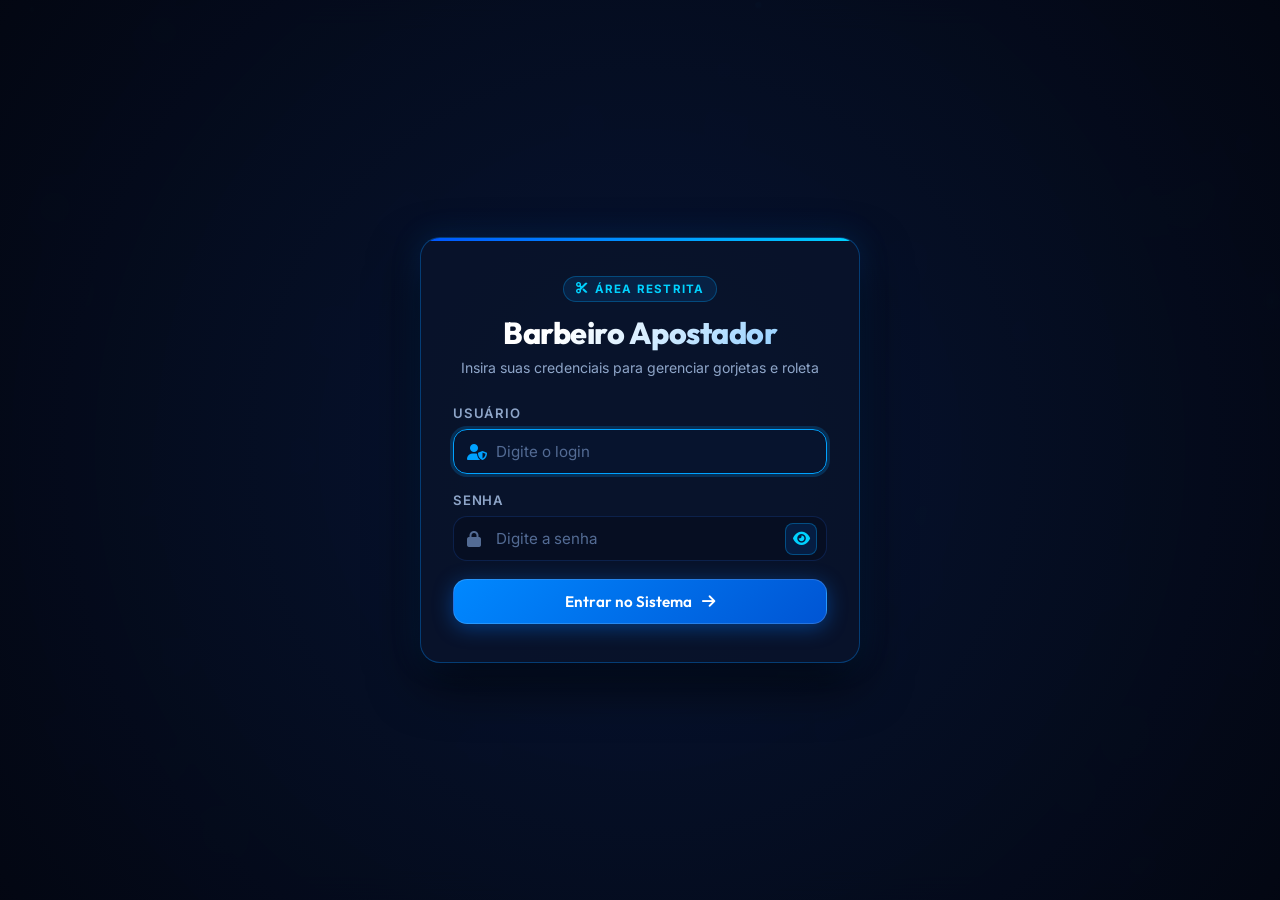
==== index.html @ 7264ca2d "Atuali" ====
<!DOCTYPE html>
<html lang="pt-BR">
<head>
  <meta charset="UTF-8" />
  <meta name="viewport" content="width=device-width, initial-scale=1.0" />
  <title>Barbeiro Apostador</title>
  
  <!-- Fontes do Google: Outfit & Inter -->
  <link rel="preconnect" href="https://fonts.googleapis.com">
  <link rel="preconnect" href="https://fonts.gstatic.com" crossorigin>
  <link href="https://fonts.googleapis.com/css2?family=Inter:wght@400;500;600;700&family=Outfit:wght@500;600;700;800;900&display=swap" rel="stylesheet">
  
  <!-- Ícones FontAwesome -->
  <link rel="stylesheet" href="https://cdnjs.cloudflare.com/ajax/libs/font-awesome/6.5.1/css/all.min.css" />
  
  <link rel="stylesheet" href="css/style.css" />
</head>
<body>
  <!-- Canvas de Fundo Animado -->
  <canvas id="bgCanvas"></canvas>

  <!-- TELA DE LOGIN (Sem estética genérica de IA, direto e limpo) -->
  <div id="loginOverlay" class="login-overlay active">
    <div class="login-card">
      <div class="login-header">
        <div class="brand-badge">
          <i class="fa-solid fa-scissors"></i>
          <span>ÁREA RESTRITA</span>
        </div>
        <h1 class="brand-title">Barbeiro Apostador</h1>
        <p class="brand-subtitle">Insira suas credenciais para gerenciar gorjetas e roleta</p>
      </div>

      <form id="loginForm" class="login-form" autocomplete="off">
        <div class="form-group">
          <label for="username">Usuário</label>
          <div class="input-wrapper">
            <i class="fa-solid fa-user-shield input-icon"></i>
            <input 
              type="text" 
              id="username" 
              placeholder="Digite o login" 
              required 
              autofocus
            />
          </div>
        </div>

        <div class="form-group">
          <label for="password">Senha</label>
          <div class="input-wrapper">
            <i class="fa-solid fa-lock input-icon"></i>
            <input 
              type="password" 
              id="password" 
              placeholder="Digite a senha" 
              required 
            />
            <button type="button" id="togglePasswordBtn" class="toggle-password" title="Mostrar/Ocultar senha" aria-label="Mostrar ou ocultar senha">
              <i class="fa-solid fa-eye"></i>
            </button>
          </div>
        </div>

        <div id="loginError" class="login-error hidden">
          <i class="fa-solid fa-triangle-exclamation"></i>
          <span>Usuário ou senha inválidos.</span>
        </div>

        <button type="submit" class="btn-primary btn-block" id="btnLogin">
          <span>Entrar no Sistema</span>
          <i class="fa-solid fa-arrow-right"></i>
        </button>
      </form>
    </div>
  </div>

  <!-- APLICAÇÃO PRINCIPAL (Após Login) -->
  <div id="mainApp" class="main-app hidden">
    <!-- Header Superior -->
    <header class="app-header">
      <div class="header-content container">
        <div class="logo-area">
          <div class="logo-icon">
            <i class="fa-solid fa-dice-d20"></i>
          </div>
          <div class="logo-text">
            <h1 class="logo-title">Barbeiro Apostador</h1>
            <span class="logo-status"><span class="status-dot"></span> Painel Ativo</span>
          </div>
        </div>

        <!-- Navegação entre Abas -->
        <nav class="nav-tabs" role="tablist">
          <button class="tab-btn active" id="tabBtnTips" data-target="tabTips" role="tab" aria-selected="true">
            <i class="fa-solid fa-money-bill-wave"></i>
            <span>Gorjetas</span>
            <span class="badge" id="tipsCountBadge">0</span>
          </button>
          <button class="tab-btn" id="tabBtnRoulette" data-target="tabRoulette" role="tab" aria-selected="false">
            <i class="fa-solid fa-dharmachakra"></i>
            <span>Roleta da Sorte</span>
            <span class="badge" id="rouletteCountBadge">0</span>
          </button>
        </nav>

        <!-- Botão Sair -->
        <div class="user-action">
          <button id="btnLogout" class="btn-logout" title="Sair da conta">
            <i class="fa-solid fa-right-from-bracket"></i>
            <span class="hide-mobile">Sair</span>
          </button>
        </div>
      </div>
    </header>

    <!-- Conteúdo Principal -->
    <main class="app-main container">
      
      <!-- ================= ABA 1: GORJETAS ================= -->
      <section id="tabTips" class="tab-pane active">
        <div class="tips-layout">
          
          <!-- Formulário de Cadastro -->
          <div class="glass-card tip-form-card">
            <div class="card-header">
              <div class="header-icon"><i class="fa-solid fa-hand-holding-dollar"></i></div>
              <div>
                <h2>Registrar Gorjeta</h2>
                <p>Cadastre o cliente e o valor concedido</p>
              </div>
            </div>

            <form id="tipForm" class="tip-form">
              <div class="form-group">
                <label for="tipName">Nome da Pessoa</label>
                <div class="input-wrapper">
                  <i class="fa-solid fa-user input-icon"></i>
                  <input 
                    type="text" 
                    id="tipName" 
                    placeholder="Ex: João Silva" 
                    required 
                  />
                </div>
              </div>

              <div class="form-group">
                <label for="tipValue">Valor da Gorjeta (R$)</label>
                <div class="input-wrapper">
                  <span class="currency-prefix">R$</span>
                  <input 
                    type="number" 
                    id="tipValue" 
                    placeholder="0,00" 
                    step="0.01" 
                    min="0.01" 
                    required 
                  />
                </div>
              </div>

              <button type="submit" class="btn-primary btn-block">
                <i class="fa-solid fa-plus"></i>
                <span>Adicionar à Lista</span>
              </button>
            </form>

            <!-- Cards Resumo / Estatísticas Rápidas -->
            <div class="stats-grid">
              <div class="stat-card">
                <span class="stat-label">Total Arrecadado</span>
                <span class="stat-val stat-money" id="statTotalTips">R$ 0,00</span>
              </div>
              <div class="stat-card">
                <span class="stat-label">Cadastrados</span>
                <span class="stat-val" id="statTotalCount">0</span>
              </div>
              <div class="stat-card">
                <span class="stat-label">Maior Gorjeta</span>
                <span class="stat-val stat-highlight" id="statMaxTip">R$ 0,00</span>
              </div>
            </div>

            <!-- Ações Rápidas -->
            <div class="tip-quick-actions">
              <button type="button" id="btnSyncToRoulette" class="btn-secondary btn-block">
                <i class="fa-solid fa-share-nodes"></i>
                <span>Enviar Nomes para a Roleta</span>
              </button>
            </div>
          </div>

          <!-- Listagem das Gorjetas -->
          <div class="glass-card tip-list-card">
            <div class="card-header justify-between">
              <div class="flex-align">
                <div class="header-icon"><i class="fa-solid fa-list-check"></i></div>
                <div>
                  <h2>Lista de Gorjetas</h2>
                  <p>Histórico das gorjetas registradas</p>
                </div>
              </div>

              <div class="list-header-actions">
                <button type="button" id="btnClearAllTips" class="btn-outline-danger" title="Limpar todas as gorjetas">
                  <i class="fa-regular fa-trash-can"></i>
                  <span class="hide-mobile">Limpar Lista</span>
                </button>
              </div>
            </div>

            <!-- Tabela / Lista -->
            <div class="table-responsive">
              <table class="tips-table" id="tipsTable">
                <thead>
                  <tr>
                    <th>#</th>
                    <th>Pessoa</th>
                    <th>Valor</th>
                    <th>Horário</th>
                    <th class="text-right">Ação</th>
                  </tr>
                </thead>
                <tbody id="tipsTableBody">
                  <!-- Inserido dinamicamente via JS -->
                </tbody>
              </table>
            </div>

            <!-- Estado Vazio -->
            <div id="emptyTipsState" class="empty-state">
              <div class="empty-icon"><i class="fa-solid fa-wallet"></i></div>
              <h3>Nenhuma gorjeta registrada ainda</h3>
              <p>Cadastre um nome e valor no formulário ao lado para começar a lista!</p>
            </div>
          </div>

        </div>
      </section>

      <!-- ================= ABA 2: ROLETA ================= -->
      <section id="tabRoulette" class="tab-pane">
        <div class="roulette-layout">
          
          <!-- Área da Roleta -->
          <div class="glass-card wheel-stage-card">
            <div class="wheel-stage-header">
              <h2>Roleta da Sorte</h2>
              <p>Gire para sortear o participante premiado</p>
            </div>

            <div class="wheel-wrapper">
              <!-- Indicador / Ponteiro Luminoso -->
              <div class="wheel-pointer-container">
                <div class="wheel-pointer" id="wheelPointer"></div>
              </div>

              <!-- Canvas da Roleta -->
              <canvas id="rouletteCanvas" width="480" height="480"></canvas>

              <!-- Botão Central Decorativo ou de Giro -->
              <button type="button" id="btnSpinCenter" class="wheel-center-hub" title="Girar a Roleta">
                <i class="fa-solid fa-play"></i>
                <span>GIRAR</span>
              </button>
            </div>

            <!-- Botões de Controle da Roleta -->
            <div class="wheel-controls">
              <button type="button" id="btnSpin" class="btn-spin">
                <i class="fa-solid fa-arrows-rotate spin-icon"></i>
                <span>GIRAR ROLETA</span>
              </button>
              
              <button type="button" id="btnShuffle" class="btn-secondary" title="Embaralhar fatias">
                <i class="fa-solid fa-shuffle"></i>
                <span>Embaralhar</span>
              </button>
            </div>
          </div>

          <!-- Painel de Gerenciamento de Participantes da Roleta -->
          <div class="glass-card wheel-participants-card">
            <div class="card-header justify-between">
              <div class="flex-align">
                <div class="header-icon"><i class="fa-solid fa-users-gear"></i></div>
                <div>
                  <h2>Participantes da Roleta</h2>
                  <p>Quem está concorrendo no sorteio</p>
                </div>
              </div>
              <button type="button" id="btnClearRoulette" class="btn-outline-danger btn-sm" title="Esvaziar roleta">
                <i class="fa-regular fa-trash-can"></i>
              </button>
            </div>

            <!-- Adicionar Nome Direto na Roleta -->
            <form id="addParticipantForm" class="add-participant-form">
              <div class="input-wrapper">
                <i class="fa-solid fa-user-plus input-icon"></i>
                <input 
                  type="text" 
                  id="directParticipantName" 
                  placeholder="Novo participante..." 
                  required 
                />
              </div>
              <button type="submit" class="btn-primary" title="Adicionar à roleta">
                <i class="fa-solid fa-plus"></i>
              </button>
            </form>

            <div class="sync-banner">
              <button type="button" id="btnSyncFromTipsAgain" class="sync-banner-btn">
                <i class="fa-solid fa-arrows-rotate"></i>
                <span>Puxar nomes cadastrados nas gorjetas</span>
              </button>
            </div>

            <div class="participants-section-header">
              <span>Nomes na Roleta (<strong id="rouletteCountText">0</strong>)</span>
              <span class="info-tip">Clique no <i class="fa-solid fa-xmark"></i> para retirar</span>
            </div>

            <!-- Lista de Itens com opção de Retirar -->
            <div class="participants-list" id="participantsList">
              <!-- Renderizado dinamicamente via JS -->
            </div>

            <!-- Estado Vazio da Roleta -->
            <div id="emptyRouletteState" class="empty-state small">
              <i class="fa-solid fa-user-slash empty-icon"></i>
              <p>Nenhum participante adicionado.<br>Adicione acima ou puxe da lista de gorjetas.</p>
            </div>
          </div>

        </div>
      </section>

    </main>

    <!-- Rodapé Oficial com Link da Twitch -->
    <footer class="app-footer">
      <div class="container footer-content">
        <div class="footer-brand">
          <i class="fa-solid fa-dice"></i>
          <strong>Barbeiro Apostador</strong> &bull; Todos os direitos reservados
        </div>

        <div class="footer-twitch">
          <a 
            href="https://www.twitch.tv/barbeiroapostador01" 
            target="_blank" 
            rel="noopener noreferrer" 
            class="twitch-link"
            id="twitchLink"
          >
            <i class="fa-brands fa-twitch twitch-icon"></i>
            <span class="twitch-label">Acompanhe na Twitch:</span>
            <span class="twitch-handle">@barbeiroapostador01</span>
            <i class="fa-solid fa-arrow-up-right-from-square external-icon"></i>
          </a>
        </div>
      </div>
    </footer>
  </div>

  <!-- MODAL DO VENCEDOR (Sortudo da Roleta) -->
  <div id="winnerModal" class="modal-overlay hidden">
    <div class="modal-card">
      <div class="modal-glow"></div>
      <div class="trophy-badge">
        <i class="fa-solid fa-trophy"></i>
      </div>
      <span class="winner-subtitle">TEMOS UM VENCEDOR!</span>
      <h2 id="winnerName" class="winner-name">Nome do Vencedor</h2>
      <p class="winner-desc">O participante foi sorteado com sucesso na roleta.</p>

      <div class="modal-actions">
        <button type="button" id="btnRemoveWinnerFromRoulette" class="btn-danger">
          <i class="fa-solid fa-user-minus"></i>
          <span>Retirar da Roleta</span>
        </button>
        <button type="button" id="btnKeepWinnerInRoulette" class="btn-primary">
          <i class="fa-solid fa-check"></i>
          <span>Manter na Roleta</span>
        </button>
      </div>
    </div>
  </div>

  <!-- Canvas de Confetes -->
  <canvas id="confettiCanvas"></canvas>

  <!-- Scripts -->
  <script src="js/background.js"></script>
  <script src="js/roulette.js"></script>
  <script src="js/app.js"></script>
</body>
</html>
---- css/style.css ----
/* ==========================================================
   BARBEIRO APOSTADOR - DESIGN SYSTEM & ESTILOS (PALETA AZUL)
   ========================================================== */

:root {
  /* Tons Principais de Azul */
  --bg-dark: #050a17;
  --bg-surface: #0a1329;
  --bg-card: rgba(13, 25, 54, 0.75);
  --bg-card-hover: rgba(18, 36, 78, 0.85);
  --border-color: rgba(30, 80, 180, 0.28);
  --border-glow: rgba(0, 170, 255, 0.6);
  
  /* Cores de Acento Neon & Azul Elétrico */
  --blue-primary: #0077ff;
  --blue-hover: #0060d6;
  --blue-vibrant: #00a2ff;
  --blue-glow: #00d2ff;
  --blue-deep: #08183a;
  
  /* Cores Auxiliares */
  --accent-gold: #ffc400;
  --color-success: #00e676;
  --color-danger: #ff3366;
  --color-danger-hover: #e02454;
  
  /* Tipografia & Contrastes */
  --text-primary: #f0f6ff;
  --text-secondary: #8ea5c8;
  --text-muted: #536b94;
  
  /* Sombras & Brilhos */
  --shadow-card: 0 10px 30px -5px rgba(0, 5, 20, 0.7), 0 0 15px rgba(0, 119, 255, 0.15);
  --shadow-neon: 0 0 20px rgba(0, 162, 255, 0.45);
  --shadow-btn: 0 4px 20px rgba(0, 119, 255, 0.4);
  
  /* Transições & Raios */
  --radius-sm: 8px;
  --radius-md: 14px;
  --radius-lg: 20px;
  --radius-full: 9999px;
  --transition: all 0.25s cubic-bezier(0.4, 0, 0.2, 1);
}

* {
  margin: 0;
  padding: 0;
  box-sizing: border-box;
}

html, body {
  width: 100%;
  min-height: 100vh;
  font-family: 'Inter', -apple-system, BlinkMacSystemFont, 'Segoe UI', Roboto, sans-serif;
  background-color: var(--bg-dark);
  color: var(--text-primary);
  overflow-x: hidden;
  position: relative;
}

h1, h2, h3, h4, .brand-title, .logo-title, .btn-primary, .btn-spin, .stat-val {
  font-family: 'Outfit', sans-serif;
}

/* ================= BACKGROUND CANVAS ================= */
#bgCanvas {
  position: fixed;
  top: 0;
  left: 0;
  width: 100vw;
  height: 100vh;
  z-index: 0;
  pointer-events: none;
  opacity: 0.9;
}

/* ================= CONFETTI CANVAS ================= */
#confettiCanvas {
  position: fixed;
  top: 0;
  left: 0;
  width: 100vw;
  height: 100vh;
  z-index: 9999;
  pointer-events: none;
}

/* ================= UTILITÁRIOS ================= */
.container {
  width: 100%;
  max-width: 1240px;
  margin: 0 auto;
  padding: 0 20px;
}

.hidden {
  display: none !important;
}

.flex-align {
  display: flex;
  align-items: center;
  gap: 12px;
}

.justify-between {
  justify-content: space-between;
}

/* ================= ESTILOS DE BOTÕES ================= */
button {
  cursor: pointer;
  border: none;
  outline: none;
  font-family: inherit;
  transition: var(--transition);
}

.btn-primary {
  background: linear-gradient(135deg, #0088ff 0%, #0055d4 100%);
  color: #ffffff;
  padding: 12px 24px;
  border-radius: var(--radius-md);
  font-weight: 600;
  font-size: 0.95rem;
  display: inline-flex;
  align-items: center;
  justify-content: center;
  gap: 10px;
  box-shadow: var(--shadow-btn);
  border: 1px solid rgba(255, 255, 255, 0.15);
  position: relative;
  overflow: hidden;
}

.btn-primary:hover {
  background: linear-gradient(135deg, #00a2ff 0%, #0066ff 100%);
  box-shadow: 0 6px 25px rgba(0, 162, 255, 0.55);
  transform: translateY(-2px);
}

.btn-primary:active {
  transform: translateY(0);
}

.btn-secondary {
  background: rgba(15, 30, 65, 0.8);
  color: var(--text-primary);
  border: 1px solid var(--border-color);
  padding: 10px 18px;
  border-radius: var(--radius-md);
  font-weight: 600;
  font-size: 0.9rem;
  display: inline-flex;
  align-items: center;
  justify-content: center;
  gap: 8px;
}

.btn-secondary:hover {
  background: rgba(25, 50, 105, 0.9);
  border-color: var(--blue-vibrant);
  color: #fff;
  transform: translateY(-1px);
}

.btn-danger {
  background: linear-gradient(135deg, var(--color-danger) 0%, #b8123c 100%);
  color: #fff;
  padding: 12px 22px;
  border-radius: var(--radius-md);
  font-weight: 600;
  display: inline-flex;
  align-items: center;
  justify-content: center;
  gap: 8px;
  box-shadow: 0 4px 15px rgba(255, 51, 102, 0.35);
}

.btn-danger:hover {
  background: linear-gradient(135deg, #ff4d7a 0%, var(--color-danger) 100%);
  transform: translateY(-2px);
}

.btn-outline-danger {
  background: transparent;
  color: var(--color-danger);
  border: 1px solid rgba(255, 51, 102, 0.4);
  padding: 8px 14px;
  border-radius: var(--radius-sm);
  font-weight: 500;
  font-size: 0.85rem;
  display: inline-flex;
  align-items: center;
  gap: 6px;
}

.btn-outline-danger:hover {
  background: rgba(255, 51, 102, 0.15);
  border-color: var(--color-danger);
}

.btn-block {
  width: 100%;
}

.btn-sm {
  padding: 6px 12px;
  font-size: 0.85rem;
}

/* ================= CAMPOS DE ENTRADA ================= */
.form-group {
  margin-bottom: 18px;
  text-align: left;
}

.form-group label {
  display: block;
  font-size: 0.82rem;
  font-weight: 600;
  text-transform: uppercase;
  letter-spacing: 0.8px;
  color: var(--text-secondary);
  margin-bottom: 8px;
}

.input-wrapper {
  position: relative;
  display: flex;
  align-items: center;
}

.input-wrapper input {
  width: 100%;
  background: rgba(6, 14, 32, 0.7);
  border: 1px solid var(--border-color);
  border-radius: var(--radius-md);
  padding: 12px 16px 12px 42px;
  color: var(--text-primary);
  font-size: 0.95rem;
  font-family: inherit;
  transition: var(--transition);
}

.input-wrapper input:focus {
  outline: none;
  border-color: var(--blue-vibrant);
  box-shadow: 0 0 0 3px rgba(0, 162, 255, 0.2);
  background: rgba(8, 20, 48, 0.85);
}

.input-wrapper input::placeholder {
  color: var(--text-muted);
}

.input-icon {
  position: absolute;
  left: 14px;
  color: var(--text-muted);
  font-size: 1rem;
  pointer-events: none;
  transition: var(--transition);
}

.currency-prefix {
  position: absolute;
  left: 14px;
  color: var(--blue-vibrant);
  font-weight: 700;
  font-size: 0.95rem;
  pointer-events: none;
}

.input-wrapper input:focus + .input-icon,
.input-wrapper:focus-within .input-icon {
  color: var(--blue-vibrant);
}

#password {
  padding-right: 48px;
}

.toggle-password {
  position: absolute;
  right: 10px;
  background: rgba(0, 119, 255, 0.15);
  border: 1px solid rgba(0, 170, 255, 0.35);
  color: var(--blue-glow);
  width: 32px;
  height: 32px;
  border-radius: var(--radius-sm);
  display: flex;
  align-items: center;
  justify-content: center;
  font-size: 0.95rem;
  cursor: pointer;
  transition: var(--transition);
  z-index: 5;
}

.toggle-password:hover {
  background: rgba(0, 140, 255, 0.3);
  border-color: var(--blue-vibrant);
  color: #ffffff;
  box-shadow: 0 0 10px rgba(0, 162, 255, 0.5);
  transform: scale(1.05);
}

.toggle-password:active {
  transform: scale(0.95);
}

/* ================= TELA DE LOGIN ================= */
.login-overlay {
  position: fixed;
  inset: 0;
  z-index: 1000;
  display: flex;
  align-items: center;
  justify-content: center;
  padding: 20px;
  background: radial-gradient(circle at center, rgba(8, 22, 54, 0.85) 0%, rgba(3, 7, 18, 0.96) 100%);
  backdrop-filter: blur(14px);
  opacity: 0;
  pointer-events: none;
  transition: opacity 0.4s ease;
}

.login-overlay.active {
  opacity: 1;
  pointer-events: all;
}

.login-card {
  width: 100%;
  max-width: 440px;
  background: rgba(10, 20, 44, 0.88);
  border: 1px solid rgba(0, 140, 255, 0.35);
  border-radius: var(--radius-lg);
  padding: 38px 32px;
  box-shadow: 0 20px 50px rgba(0, 0, 0, 0.7), 0 0 30px rgba(0, 119, 255, 0.2);
  position: relative;
  overflow: hidden;
  animation: cardFadeIn 0.5s cubic-bezier(0.16, 1, 0.3, 1);
}

.login-card::before {
  content: '';
  position: absolute;
  top: 0;
  left: 0;
  right: 0;
  height: 3px;
  background: linear-gradient(90deg, #0055ff, #00d2ff, #0055ff);
  background-size: 200% 100%;
  animation: gradientShift 3s linear infinite;
}

@keyframes gradientShift {
  0% { background-position: 0% 50%; }
  100% { background-position: 200% 50%; }
}

@keyframes cardFadeIn {
  from {
    opacity: 0;
    transform: translateY(20px) scale(0.97);
  }
  to {
    opacity: 1;
    transform: translateY(0) scale(1);
  }
}

.login-header {
  text-align: center;
  margin-bottom: 28px;
}

.brand-badge {
  display: inline-flex;
  align-items: center;
  gap: 6px;
  background: rgba(0, 140, 255, 0.12);
  border: 1px solid rgba(0, 170, 255, 0.3);
  padding: 5px 12px;
  border-radius: var(--radius-full);
  color: var(--blue-glow);
  font-size: 0.72rem;
  font-weight: 700;
  letter-spacing: 1.2px;
  margin-bottom: 12px;
}

.brand-title {
  font-size: 1.9rem;
  font-weight: 800;
  letter-spacing: -0.5px;
  background: linear-gradient(135deg, #ffffff 30%, #7ec6ff 100%);
  -webkit-background-clip: text;
  -webkit-text-fill-color: transparent;
  margin-bottom: 6px;
}

.brand-subtitle {
  color: var(--text-secondary);
  font-size: 0.88rem;
  line-height: 1.4;
}

.login-error {
  display: flex;
  align-items: center;
  gap: 8px;
  background: rgba(255, 51, 102, 0.12);
  border: 1px solid rgba(255, 51, 102, 0.4);
  color: #ff6b8b;
  padding: 10px 14px;
  border-radius: var(--radius-sm);
  font-size: 0.85rem;
  margin-bottom: 18px;
  animation: shake 0.35s ease-in-out;
}

@keyframes shake {
  0%, 100% { transform: translateX(0); }
  25% { transform: translateX(-6px); }
  75% { transform: translateX(6px); }
}

/* ================= APLICAÇÃO PRINCIPAL ================= */
.main-app {
  position: relative;
  z-index: 10;
  min-height: 100vh;
  display: flex;
  flex-direction: column;
}

/* HEADER */
.app-header {
  background: rgba(8, 16, 36, 0.85);
  backdrop-filter: blur(16px);
  border-bottom: 1px solid var(--border-color);
  position: sticky;
  top: 0;
  z-index: 100;
}

.header-content {
  height: 76px;
  display: flex;
  align-items: center;
  justify-content: space-between;
  gap: 20px;
}

.logo-area {
  display: flex;
  align-items: center;
  gap: 12px;
}

.logo-icon {
  width: 44px;
  height: 44px;
  background: linear-gradient(135deg, #0077ff, #00d2ff);
  border-radius: var(--radius-md);
  display: flex;
  align-items: center;
  justify-content: center;
  font-size: 1.3rem;
  color: #fff;
  box-shadow: var(--shadow-neon);
}

.logo-title {
  font-size: 1.35rem;
  font-weight: 800;
  letter-spacing: -0.3px;
  background: linear-gradient(135deg, #ffffff 40%, #7ec6ff 100%);
  -webkit-background-clip: text;
  -webkit-text-fill-color: transparent;
  line-height: 1.1;
}

.logo-status {
  font-size: 0.75rem;
  color: var(--text-secondary);
  display: flex;
  align-items: center;
  gap: 6px;
}

.status-dot {
  width: 7px;
  height: 7px;
  border-radius: 50%;
  background-color: var(--color-success);
  box-shadow: 0 0 8px var(--color-success);
}

/* TABS */
.nav-tabs {
  display: flex;
  background: rgba(4, 10, 24, 0.7);
  padding: 5px;
  border-radius: var(--radius-full);
  border: 1px solid var(--border-color);
  gap: 6px;
}

.tab-btn {
  display: flex;
  align-items: center;
  gap: 9px;
  padding: 9px 20px;
  border-radius: var(--radius-full);
  background: transparent;
  color: var(--text-secondary);
  font-weight: 600;
  font-size: 0.9rem;
}

.tab-btn:hover {
  color: #fff;
  background: rgba(255, 255, 255, 0.04);
}

.tab-btn.active {
  background: linear-gradient(135deg, #006ce6, #00a2ff);
  color: #ffffff;
  box-shadow: 0 4px 15px rgba(0, 136, 255, 0.45);
}

.tab-btn .badge {
  background: rgba(0, 0, 0, 0.35);
  font-size: 0.72rem;
  padding: 2px 7px;
  border-radius: var(--radius-full);
  color: #fff;
}

.tab-btn.active .badge {
  background: rgba(255, 255, 255, 0.25);
}

.btn-logout {
  background: rgba(255, 255, 255, 0.05);
  border: 1px solid var(--border-color);
  color: var(--text-secondary);
  padding: 9px 16px;
  border-radius: var(--radius-md);
  font-size: 0.88rem;
  font-weight: 600;
  display: flex;
  align-items: center;
  gap: 8px;
}

.btn-logout:hover {
  background: rgba(255, 51, 102, 0.15);
  border-color: var(--color-danger);
  color: #ff6b8b;
}

/* ================= CONTEÚDO PRINCIPAL DAS ABAS ================= */
.app-main {
  flex: 1;
  padding-top: 32px;
  padding-bottom: 48px;
}

.tab-pane {
  display: none;
  animation: fadeInPane 0.3s ease;
}

.tab-pane.active {
  display: block;
}

@keyframes fadeInPane {
  from { opacity: 0; transform: translateY(8px); }
  to { opacity: 1; transform: translateY(0); }
}

/* GLASS CARD PADRÃO */
.glass-card {
  background: var(--bg-card);
  backdrop-filter: blur(16px);
  border: 1px solid var(--border-color);
  border-radius: var(--radius-lg);
  padding: 26px;
  box-shadow: var(--shadow-card);
  transition: var(--transition);
}

.glass-card:hover {
  border-color: rgba(0, 162, 255, 0.35);
}

.card-header {
  display: flex;
  align-items: center;
  gap: 14px;
  margin-bottom: 22px;
}

.card-header h2 {
  font-size: 1.25rem;
  font-weight: 700;
  color: #fff;
  line-height: 1.2;
}

.card-header p {
  font-size: 0.82rem;
  color: var(--text-secondary);
  margin-top: 2px;
}

.header-icon {
  width: 42px;
  height: 42px;
  background: rgba(0, 119, 255, 0.18);
  border: 1px solid rgba(0, 162, 255, 0.35);
  border-radius: var(--radius-md);
  display: flex;
  align-items: center;
  justify-content: center;
  color: var(--blue-glow);
  font-size: 1.2rem;
  flex-shrink: 0;
}

/* ================= ABA 1: GORJETAS LAYOUT ================= */
.tips-layout {
  display: grid;
  grid-template-columns: 380px 1fr;
  gap: 24px;
  align-items: start;
}

.tip-form {
  margin-bottom: 22px;
}

.stats-grid {
  display: grid;
  grid-template-columns: 1fr 1fr;
  gap: 12px;
  margin-bottom: 20px;
}

.stat-card {
  background: rgba(6, 14, 34, 0.7);
  border: 1px solid var(--border-color);
  border-radius: var(--radius-md);
  padding: 14px;
  display: flex;
  flex-direction: column;
  gap: 4px;
}

.stat-card:first-child {
  grid-column: span 2;
  background: linear-gradient(135deg, rgba(0, 90, 200, 0.25) 0%, rgba(6, 14, 34, 0.7) 100%);
  border-color: rgba(0, 162, 255, 0.4);
}

.stat-label {
  font-size: 0.75rem;
  font-weight: 600;
  color: var(--text-secondary);
  text-transform: uppercase;
  letter-spacing: 0.5px;
}

.stat-val {
  font-size: 1.35rem;
  font-weight: 800;
  color: #fff;
}

.stat-money {
  color: var(--color-success);
  font-size: 1.6rem;
  text-shadow: 0 0 15px rgba(0, 230, 118, 0.3);
}

.stat-highlight {
  color: var(--accent-gold);
}

.tip-quick-actions {
  border-top: 1px solid var(--border-color);
  padding-top: 18px;
}

/* TABELA DE GORJETAS */
.table-responsive {
  max-height: 480px;
  overflow-y: auto;
  border-radius: var(--radius-md);
  border: 1px solid var(--border-color);
  background: rgba(5, 12, 28, 0.6);
}

.tips-table {
  width: 100%;
  border-collapse: collapse;
  text-align: left;
}

.tips-table th {
  background: rgba(10, 22, 50, 0.95);
  padding: 14px 16px;
  font-size: 0.78rem;
  font-weight: 700;
  color: var(--text-secondary);
  text-transform: uppercase;
  letter-spacing: 0.6px;
  position: sticky;
  top: 0;
  z-index: 2;
  border-bottom: 1px solid var(--border-color);
}

.tips-table td {
  padding: 14px 16px;
  font-size: 0.92rem;
  border-bottom: 1px solid rgba(30, 80, 180, 0.15);
  color: var(--text-primary);
}

.tips-table tr:hover td {
  background: rgba(0, 140, 255, 0.08);
}

.tips-table .tip-row-index {
  color: var(--text-muted);
  font-weight: 600;
  width: 40px;
}

.tips-table .tip-person-name {
  font-weight: 600;
  color: #fff;
}

.tips-table .tip-value-col {
  color: var(--color-success);
  font-weight: 700;
  font-family: 'Outfit', sans-serif;
  font-size: 1rem;
}

.tips-table .tip-time-col {
  color: var(--text-secondary);
  font-size: 0.82rem;
}

.tips-table .btn-delete-tip {
  background: transparent;
  color: var(--text-muted);
  width: 32px;
  height: 32px;
  border-radius: var(--radius-sm);
  display: inline-flex;
  align-items: center;
  justify-content: center;
  transition: var(--transition);
}

.tips-table .btn-delete-tip:hover {
  background: rgba(255, 51, 102, 0.2);
  color: var(--color-danger);
}

.text-right {
  text-align: right;
}

/* ESTADO VAZIO */
.empty-state {
  text-align: center;
  padding: 48px 24px;
  color: var(--text-secondary);
}

.empty-state .empty-icon {
  font-size: 2.8rem;
  color: var(--text-muted);
  margin-bottom: 14px;
}

.empty-state h3 {
  font-size: 1.15rem;
  color: #fff;
  margin-bottom: 6px;
}

.empty-state p {
  font-size: 0.88rem;
  max-width: 340px;
  margin: 0 auto;
}

.empty-state.small {
  padding: 32px 16px;
}

.empty-state.small .empty-icon {
  font-size: 2rem;
  margin-bottom: 8px;
}

/* ================= ABA 2: ROLETA DA SORTE ================= */
.roulette-layout {
  display: grid;
  grid-template-columns: 1fr 400px;
  gap: 28px;
  align-items: start;
}

.wheel-stage-card {
  display: flex;
  flex-direction: column;
  align-items: center;
  padding: 36px 24px;
}

.wheel-stage-header {
  text-align: center;
  margin-bottom: 24px;
}

.wheel-stage-header h2 {
  font-size: 1.6rem;
  font-weight: 800;
  color: #fff;
  background: linear-gradient(135deg, #ffffff 40%, #82c8ff 100%);
  -webkit-background-clip: text;
  -webkit-text-fill-color: transparent;
}

.wheel-stage-header p {
  color: var(--text-secondary);
  font-size: 0.9rem;
}

.wheel-wrapper {
  position: relative;
  width: 480px;
  height: 480px;
  margin: 0 auto 28px;
  display: flex;
  align-items: center;
  justify-content: center;
}

#rouletteCanvas {
  border-radius: 50%;
  box-shadow: 0 0 50px rgba(0, 119, 255, 0.4), 0 0 0 8px rgba(10, 30, 70, 0.85);
  background: #060e22;
  transition: transform 0.1s ease-out;
}

/* PONTEIRO / MARCADOR DA ROLETA */
.wheel-pointer-container {
  position: absolute;
  top: -12px;
  left: 50%;
  transform: translateX(-50%);
  z-index: 25;
  filter: drop-shadow(0 4px 10px rgba(0, 0, 0, 0.6));
}

.wheel-pointer {
  width: 0;
  height: 0;
  border-left: 18px solid transparent;
  border-right: 18px solid transparent;
  border-top: 36px solid #ffcc00;
  position: relative;
  transition: transform 0.08s ease;
}

.wheel-pointer::after {
  content: '';
  position: absolute;
  top: -36px;
  left: -8px;
  width: 16px;
  height: 16px;
  background: #ffffff;
  border-radius: 50%;
  box-shadow: 0 0 10px #ffcc00;
}

.wheel-pointer.hit {
  transform: scale(1.15) rotate(8deg);
}

/* HUB CENTRAL DA ROLETA */
.wheel-center-hub {
  position: absolute;
  width: 90px;
  height: 90px;
  border-radius: 50%;
  background: radial-gradient(circle, #0099ff 0%, #0044bb 70%, #031844 100%);
  border: 4px solid #ffffff;
  box-shadow: 0 0 25px rgba(0, 150, 255, 0.8), inset 0 0 10px rgba(0, 0, 0, 0.5);
  color: #fff;
  font-weight: 800;
  font-size: 0.8rem;
  letter-spacing: 1px;
  display: flex;
  flex-direction: column;
  align-items: center;
  justify-content: center;
  gap: 2px;
  z-index: 20;
}

.wheel-center-hub:hover {
  transform: scale(1.06);
  box-shadow: 0 0 35px rgba(0, 190, 255, 1);
}

.wheel-center-hub:active {
  transform: scale(0.96);
}

/* CONTROLES DA ROLETA */
.wheel-controls {
  display: flex;
  align-items: center;
  gap: 16px;
  width: 100%;
  max-width: 440px;
}

.btn-spin {
  flex: 1;
  background: linear-gradient(135deg, #0088ff 0%, #0050d0 100%);
  color: #ffffff;
  padding: 16px 28px;
  border-radius: var(--radius-md);
  font-size: 1.15rem;
  font-weight: 800;
  letter-spacing: 1px;
  display: flex;
  align-items: center;
  justify-content: center;
  gap: 12px;
  box-shadow: 0 0 30px rgba(0, 136, 255, 0.5);
  border: 1px solid rgba(255, 255, 255, 0.3);
  text-transform: uppercase;
}

.btn-spin:hover:not(:disabled) {
  background: linear-gradient(135deg, #00aaff 0%, #0066ff 100%);
  box-shadow: 0 0 40px rgba(0, 170, 255, 0.75);
  transform: translateY(-2px);
}

.btn-spin:disabled {
  opacity: 0.6;
  cursor: not-allowed;
  filter: grayscale(0.5);
}

.btn-spin .spin-icon {
  font-size: 1.3rem;
}

/* PAINEL DE PARTICIPANTES */
.wheel-participants-card {
  display: flex;
  flex-direction: column;
  height: 100%;
  min-height: 560px;
}

.add-participant-form {
  display: flex;
  gap: 8px;
  margin-bottom: 12px;
}

.add-participant-form .input-wrapper {
  flex: 1;
}

.add-participant-form button {
  width: 46px;
  height: 46px;
  padding: 0;
  border-radius: var(--radius-md);
  font-size: 1.1rem;
}

.sync-banner {
  margin-bottom: 18px;
}

.sync-banner-btn {
  width: 100%;
  background: rgba(0, 119, 255, 0.12);
  border: 1px dashed rgba(0, 162, 255, 0.4);
  color: var(--blue-glow);
  padding: 10px 14px;
  border-radius: var(--radius-md);
  font-size: 0.82rem;
  font-weight: 600;
  display: flex;
  align-items: center;
  justify-content: center;
  gap: 8px;
}

.sync-banner-btn:hover {
  background: rgba(0, 119, 255, 0.22);
  border-color: var(--blue-glow);
}

.participants-section-header {
  display: flex;
  justify-content: space-between;
  align-items: center;
  font-size: 0.82rem;
  color: var(--text-secondary);
  margin-bottom: 12px;
  padding-bottom: 8px;
  border-bottom: 1px solid var(--border-color);
}

.participants-section-header strong {
  color: #fff;
}

.info-tip {
  font-size: 0.75rem;
  color: var(--text-muted);
}

.participants-list {
  display: flex;
  flex-direction: column;
  gap: 8px;
  max-height: 380px;
  overflow-y: auto;
  padding-right: 4px;
  flex: 1;
}

.participant-chip {
  display: flex;
  align-items: center;
  justify-content: space-between;
  background: rgba(7, 16, 38, 0.8);
  border: 1px solid var(--border-color);
  padding: 10px 14px;
  border-radius: var(--radius-md);
  transition: var(--transition);
  animation: slideIn 0.2s ease;
}

@keyframes slideIn {
  from { opacity: 0; transform: translateX(-8px); }
  to { opacity: 1; transform: translateX(0); }
}

.participant-chip:hover {
  border-color: var(--blue-vibrant);
  background: rgba(12, 26, 60, 0.9);
}

.chip-name {
  font-weight: 600;
  font-size: 0.92rem;
  color: #fff;
  display: flex;
  align-items: center;
  gap: 10px;
}

.chip-color-dot {
  width: 10px;
  height: 10px;
  border-radius: 50%;
  flex-shrink: 0;
  box-shadow: 0 0 6px currentColor;
}

.btn-remove-participant {
  background: transparent;
  color: var(--text-muted);
  width: 26px;
  height: 26px;
  border-radius: 50%;
  display: flex;
  align-items: center;
  justify-content: center;
  font-size: 0.85rem;
  transition: var(--transition);
}

.btn-remove-participant:hover {
  background: rgba(255, 51, 102, 0.2);
  color: var(--color-danger);
}

/* ================= MODAL DO VENCEDOR ================= */
.modal-overlay {
  position: fixed;
  inset: 0;
  z-index: 2000;
  background: rgba(2, 6, 16, 0.88);
  backdrop-filter: blur(12px);
  display: flex;
  align-items: center;
  justify-content: center;
  padding: 20px;
}

.modal-card {
  position: relative;
  width: 100%;
  max-width: 460px;
  background: radial-gradient(circle at top, rgba(16, 36, 80, 0.95) 0%, rgba(6, 14, 34, 0.98) 100%);
  border: 2px solid var(--blue-glow);
  border-radius: var(--radius-lg);
  padding: 40px 30px 32px;
  text-align: center;
  box-shadow: 0 0 50px rgba(0, 162, 255, 0.45);
  animation: popWinner 0.4s cubic-bezier(0.175, 0.885, 0.32, 1.275);
}

@keyframes popWinner {
  0% { transform: scale(0.6); opacity: 0; }
  100% { transform: scale(1); opacity: 1; }
}

.trophy-badge {
  width: 74px;
  height: 74px;
  background: linear-gradient(135deg, #ffc800 0%, #ff8c00 100%);
  border-radius: 50%;
  display: flex;
  align-items: center;
  justify-content: center;
  font-size: 2.2rem;
  color: #fff;
  margin: -65px auto 16px;
  box-shadow: 0 0 30px rgba(255, 200, 0, 0.6);
  border: 4px solid #060e22;
}

.winner-subtitle {
  display: inline-block;
  font-size: 0.8rem;
  font-weight: 800;
  letter-spacing: 2px;
  color: var(--blue-glow);
  margin-bottom: 8px;
}

.winner-name {
  font-size: 2.3rem;
  font-weight: 900;
  color: #ffffff;
  text-shadow: 0 0 20px rgba(0, 162, 255, 0.7);
  margin-bottom: 8px;
  word-break: break-word;
}

.winner-desc {
  color: var(--text-secondary);
  font-size: 0.9rem;
  margin-bottom: 26px;
}

.modal-actions {
  display: flex;
  gap: 12px;
}

.modal-actions button {
  flex: 1;
}

/* ================= RODAPÉ DA TWITCH ================= */
.app-footer {
  background: rgba(5, 11, 24, 0.92);
  border-top: 1px solid var(--border-color);
  padding: 18px 0;
  margin-top: auto;
  position: relative;
  z-index: 100;
}

.footer-content {
  display: flex;
  align-items: center;
  justify-content: space-between;
  flex-wrap: wrap;
  gap: 16px;
}

.footer-brand {
  font-size: 0.85rem;
  color: var(--text-secondary);
  display: flex;
  align-items: center;
  gap: 8px;
}

.footer-brand i {
  color: var(--blue-vibrant);
}

.footer-twitch {
  display: flex;
  align-items: center;
}

.twitch-link {
  display: inline-flex;
  align-items: center;
  gap: 10px;
  background: rgba(145, 71, 255, 0.12);
  border: 1px solid rgba(145, 71, 255, 0.35);
  padding: 8px 18px;
  border-radius: var(--radius-full);
  text-decoration: none;
  color: #fff;
  transition: var(--transition);
}

.twitch-link:hover {
  background: rgba(145, 71, 255, 0.25);
  border-color: #9146ff;
  box-shadow: 0 0 20px rgba(145, 71, 255, 0.45);
  transform: translateY(-2px);
}

.twitch-icon {
  color: #a970ff;
  font-size: 1.2rem;
}

.twitch-label {
  font-size: 0.82rem;
  color: var(--text-secondary);
}

.twitch-handle {
  font-weight: 700;
  color: #ffffff;
  font-size: 0.92rem;
}

.external-icon {
  font-size: 0.72rem;
  color: var(--text-muted);
}

/* SCROLLBAR ESTILIZADA */
::-webkit-scrollbar {
  width: 7px;
  height: 7px;
}

::-webkit-scrollbar-track {
  background: rgba(3, 7, 18, 0.5);
}

::-webkit-scrollbar-thumb {
  background: rgba(30, 80, 180, 0.4);
  border-radius: 4px;
}

::-webkit-scrollbar-thumb:hover {
  background: var(--blue-vibrant);
}

/* ================= RESPONSIVIDADE ================= */
@media (max-width: 1024px) {
  .tips-layout {
    grid-template-columns: 1fr;
  }
  
  .roulette-layout {
    grid-template-columns: 1fr;
  }
  
  .wheel-participants-card {
    min-height: auto;
  }
}

@media (max-width: 768px) {
  .header-content {
    height: auto;
    padding: 12px 16px;
    flex-wrap: wrap;
  }

  .nav-tabs {
    order: 3;
    width: 100%;
    justify-content: center;
  }

  .hide-mobile {
    display: none;
  }

  .wheel-wrapper {
    width: 320px;
    height: 320px;
  }

  #rouletteCanvas {
    width: 320px !important;
    height: 320px !important;
  }

  .wheel-center-hub {
    width: 70px;
    height: 70px;
    font-size: 0.72rem;
  }

  .footer-content {
    flex-direction: column;
    text-align: center;
    justify-content: center;
  }
}
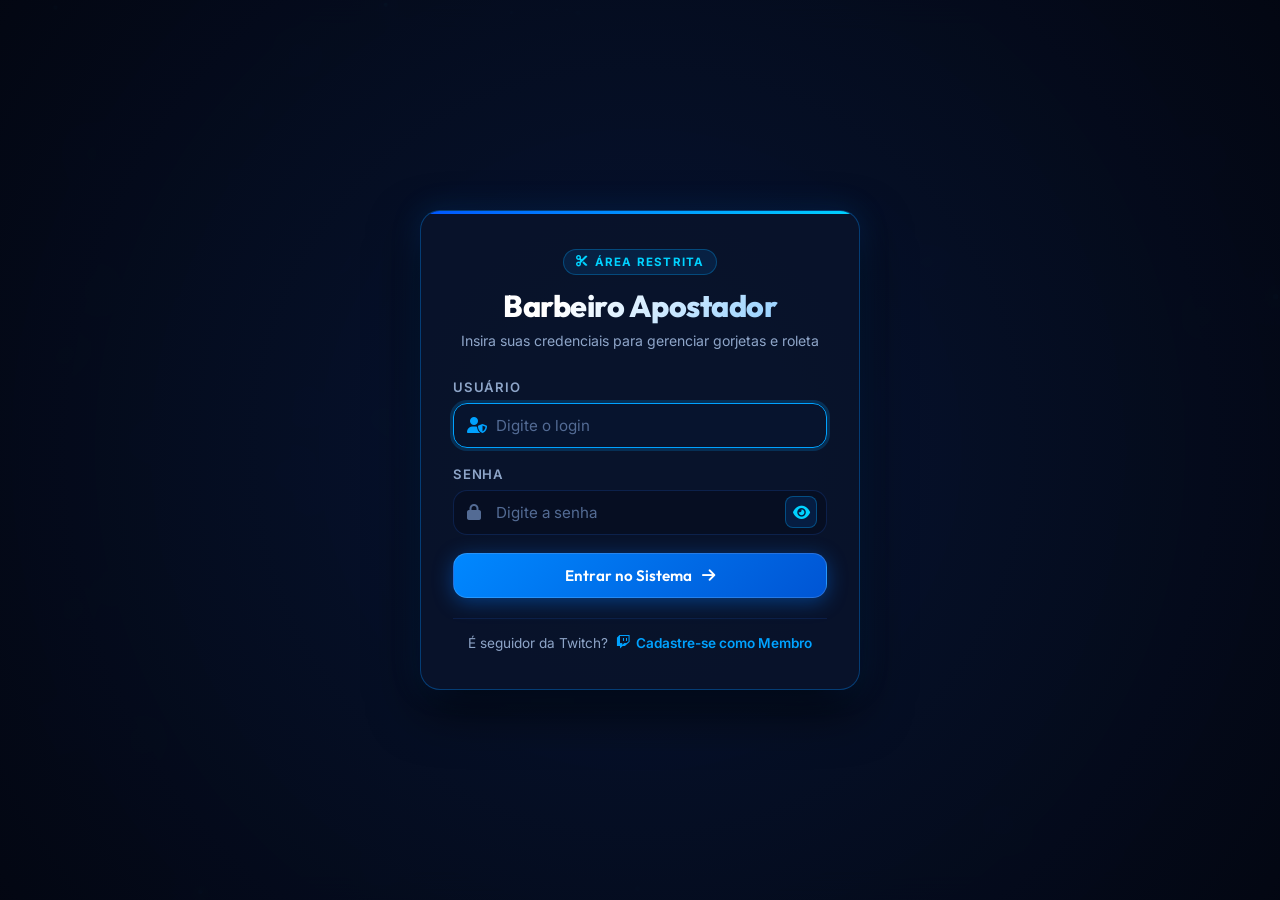
==== commit 8f1a39ca: "feat: integracao com Supabase como banco de dados para membros" ====
--- a/index.html
+++ b/index.html
@@ -71,6 +71,11 @@
           <span>Entrar no Sistema</span>
           <i class="fa-solid fa-arrow-right"></i>
         </button>
+
+        <div class="login-footer-link">
+          <span>É seguidor da Twitch?</span>
+          <a href="membros.html" class="link-highlight"><i class="fa-brands fa-twitch"></i> Cadastre-se como Membro</a>
+        </div>
       </form>
     </div>
   </div>
@@ -101,6 +106,11 @@
             <i class="fa-solid fa-dharmachakra"></i>
             <span>Roleta da Sorte</span>
             <span class="badge" id="rouletteCountBadge">0</span>
+          </button>
+          <button class="tab-btn" id="tabBtnMembers" data-target="tabMembers" role="tab" aria-selected="false">
+            <i class="fa-solid fa-users"></i>
+            <span>Membros</span>
+            <span class="badge" id="membersCountBadge">0</span>
           </button>
         </nav>
 
@@ -338,6 +348,85 @@
         </div>
       </section>
 
+      <!-- ================= ABA 3: MEMBROS CADASTRADOS ================= -->
+      <section id="tabMembers" class="tab-pane">
+        <div class="members-dashboard-layout">
+          
+          <!-- Cabeçalho da Aba de Membros -->
+          <div class="glass-card members-header-card">
+            <div class="members-header-top">
+              <div class="members-title-group">
+                <div class="header-icon"><i class="fa-solid fa-users-viewfinder"></i></div>
+                <div>
+                  <h2>Membros Cadastrados</h2>
+                  <p>Inscritos através da página pública <a href="membros.html" target="_blank" class="link-route">/membros <i class="fa-solid fa-arrow-up-right-from-square"></i></a></p>
+                </div>
+              </div>
+
+              <div class="members-actions-group">
+                <a href="membros.html" target="_blank" class="btn-secondary" title="Abrir página pública de inscrição">
+                  <i class="fa-solid fa-user-plus"></i>
+                  <span>Página /membros</span>
+                </a>
+                <button type="button" id="btnClearAllMembers" class="btn-outline-danger" title="Excluir todos os membros cadastrados">
+                  <i class="fa-regular fa-trash-can"></i>
+                  <span>Excluir Todos</span>
+                </button>
+              </div>
+            </div>
+
+            <!-- Barra de Ferramentas / Busca e Ações Rápidas -->
+            <div class="members-toolbar">
+              <div class="input-wrapper search-wrapper">
+                <i class="fa-solid fa-magnifying-glass input-icon"></i>
+                <input 
+                  type="text" 
+                  id="membersSearchInput" 
+                  placeholder="Pesquisar por nome, e-mail ou nick da Twitch..." 
+                />
+                <button type="button" id="btnClearSearch" class="btn-clear-search hidden" title="Limpar pesquisa">
+                  <i class="fa-solid fa-xmark"></i>
+                </button>
+              </div>
+
+              <div class="members-stats-chips">
+                <div class="stat-chip">
+                  <span class="chip-label">Total Cadastrados:</span>
+                  <strong id="statMembersTotal" class="chip-value">0</strong>
+                </div>
+                <button type="button" id="btnSyncMembersToRoulette" class="btn-secondary btn-sm" title="Enviar todos os nomes para a Roleta">
+                  <i class="fa-solid fa-share-nodes"></i>
+                  <span>Enviar para a Roleta</span>
+                </button>
+              </div>
+            </div>
+          </div>
+
+          <!-- Grid de Cards dos Membros Cadastrados -->
+          <div class="members-cards-grid" id="membersCardsGrid">
+            <!-- Cards inseridos dinamicamente via JS -->
+          </div>
+
+          <!-- Estado Vazio quando não há membros -->
+          <div id="emptyMembersState" class="glass-card empty-members-card hidden">
+            <div class="empty-icon"><i class="fa-brands fa-twitch"></i></div>
+            <h3>Nenhum membro cadastrado ainda</h3>
+            <p>Os usuários que se cadastrarem na rota <code>/membros</code> aparecerão automaticamente aqui com opções de exclusão e envio de gorjeta.</p>
+            <div class="empty-actions">
+              <a href="membros.html" target="_blank" class="btn-primary">
+                <i class="fa-solid fa-arrow-up-right-from-square"></i>
+                <span>Abrir Página de Cadastro</span>
+              </a>
+              <button type="button" id="btnCopyMemberLink" class="btn-secondary">
+                <i class="fa-regular fa-copy"></i>
+                <span id="copyLinkText">Copiar Link /membros</span>
+              </button>
+            </div>
+          </div>
+
+        </div>
+      </section>
+
     </main>
 
     <!-- Rodapé Oficial com Link da Twitch -->
@@ -390,11 +479,70 @@
     </div>
   </div>
 
+  <!-- MODAL: DAR GORJETA AO MEMBRO -->
+  <div id="memberTipModal" class="modal-overlay hidden">
+    <div class="modal-card modal-tip-card">
+      <div class="modal-header-simple">
+        <div class="tip-modal-badge">
+          <i class="fa-solid fa-hand-holding-dollar"></i>
+        </div>
+        <button type="button" class="btn-close-modal" id="btnCloseMemberTipModal" title="Fechar">
+          <i class="fa-solid fa-xmark"></i>
+        </button>
+      </div>
+
+      <h3 class="modal-tip-title">Dar Gorjeta ao Membro</h3>
+      <p class="modal-tip-subtitle">
+        Destinar gorjeta para <strong id="tipModalMemberName">Nome</strong> 
+        (<span id="tipModalMemberTwitch" class="modal-twitch-tag">@twitch</span>)
+      </p>
+
+      <form id="memberTipForm" class="member-tip-form">
+        <input type="hidden" id="tipModalMemberId" value="" />
+        
+        <label for="tipModalValue" class="tip-value-label">Valor da Gorjeta (R$)</label>
+        <div class="input-wrapper mb-3">
+          <span class="currency-prefix">R$</span>
+          <input 
+            type="number" 
+            id="tipModalValue" 
+            placeholder="0,00" 
+            step="0.01" 
+            min="0.01" 
+            required 
+          />
+        </div>
+
+        <!-- Atalhos de valores rápidos -->
+        <div class="quick-values-label">Sugestões rápidas:</div>
+        <div class="quick-value-chips">
+          <button type="button" class="quick-val-btn" data-val="5">R$ 5</button>
+          <button type="button" class="quick-val-btn" data-val="10">R$ 10</button>
+          <button type="button" class="quick-val-btn" data-val="20">R$ 20</button>
+          <button type="button" class="quick-val-btn" data-val="50">R$ 50</button>
+          <button type="button" class="quick-val-btn" data-val="100">R$ 100</button>
+        </div>
+
+        <div class="modal-actions-grid">
+          <button type="button" id="btnCancelMemberTip" class="btn-secondary">
+            <span>Cancelar</span>
+          </button>
+          <button type="submit" class="btn-primary" id="btnConfirmMemberTip">
+            <i class="fa-solid fa-check"></i>
+            <span>Confirmar Gorjeta</span>
+          </button>
+        </div>
+      </form>
+    </div>
+  </div>
+
   <!-- Canvas de Confetes -->
   <canvas id="confettiCanvas"></canvas>
 
   <!-- Scripts -->
   <script src="js/background.js"></script>
+  <script src="js/supabase-config.js"></script>
+  <script src="js/members.js"></script>
   <script src="js/roulette.js"></script>
   <script src="js/app.js"></script>
 </body>
--- a/css/style.css
+++ b/css/style.css
@@ -1342,3 +1342,870 @@
     justify-content: center;
   }
 }
+
+/* ==========================================================
+   ESTILOS DA ABA DE MEMBROS CADASTRADOS & PÁGINA /MEMBROS
+   ========================================================== */
+
+/* Link na tela de login */
+.login-footer-link {
+  margin-top: 20px;
+  padding-top: 16px;
+  border-top: 1px solid rgba(30, 80, 180, 0.2);
+  display: flex;
+  align-items: center;
+  justify-content: center;
+  gap: 8px;
+  font-size: 0.85rem;
+  color: var(--text-secondary);
+}
+
+.login-footer-link .link-highlight {
+  color: var(--blue-vibrant);
+  text-decoration: none;
+  font-weight: 600;
+  display: inline-flex;
+  align-items: center;
+  gap: 6px;
+  transition: var(--transition);
+}
+
+.login-footer-link .link-highlight:hover {
+  color: #fff;
+  text-shadow: 0 0 10px rgba(0, 162, 255, 0.6);
+}
+
+/* Layout da aba de membros */
+.members-dashboard-layout {
+  display: flex;
+  flex-direction: column;
+  gap: 24px;
+}
+
+.members-header-card {
+  display: flex;
+  flex-direction: column;
+  gap: 20px;
+}
+
+.members-header-top {
+  display: flex;
+  align-items: center;
+  justify-content: space-between;
+  gap: 20px;
+  flex-wrap: wrap;
+}
+
+.members-title-group {
+  display: flex;
+  align-items: center;
+  gap: 14px;
+}
+
+.members-title-group h2 {
+  font-size: 1.5rem;
+  font-weight: 700;
+  color: #fff;
+  margin-bottom: 4px;
+}
+
+.members-title-group p {
+  font-size: 0.88rem;
+  color: var(--text-secondary);
+}
+
+.link-route {
+  color: var(--blue-vibrant);
+  text-decoration: none;
+  font-weight: 600;
+}
+
+.link-route:hover {
+  text-decoration: underline;
+  color: #fff;
+}
+
+.members-actions-group {
+  display: flex;
+  align-items: center;
+  gap: 12px;
+  flex-wrap: wrap;
+}
+
+/* Barra de ferramentas da aba de membros */
+.members-toolbar {
+  display: flex;
+  align-items: center;
+  justify-content: space-between;
+  gap: 16px;
+  padding-top: 16px;
+  border-top: 1px solid var(--border-color);
+  flex-wrap: wrap;
+}
+
+.search-wrapper {
+  flex: 1;
+  min-width: 280px;
+  max-width: 520px;
+  position: relative;
+}
+
+.btn-clear-search {
+  position: absolute;
+  right: 12px;
+  background: transparent;
+  color: var(--text-muted);
+  font-size: 0.9rem;
+  padding: 4px;
+  display: flex;
+  align-items: center;
+  justify-content: center;
+  border-radius: 50%;
+}
+
+.btn-clear-search:hover {
+  color: #fff;
+}
+
+.members-stats-chips {
+  display: flex;
+  align-items: center;
+  gap: 12px;
+  flex-wrap: wrap;
+}
+
+.stat-chip {
+  background: rgba(4, 10, 24, 0.7);
+  border: 1px solid var(--border-color);
+  padding: 8px 16px;
+  border-radius: var(--radius-full);
+  display: flex;
+  align-items: center;
+  gap: 8px;
+  font-size: 0.88rem;
+  color: var(--text-secondary);
+}
+
+.chip-value {
+  color: var(--blue-vibrant);
+  font-size: 1rem;
+  font-family: 'Outfit', sans-serif;
+}
+
+/* Grid de Cards dos Membros */
+.members-cards-grid {
+  display: grid;
+  grid-template-columns: repeat(auto-fill, minmax(320px, 1fr));
+  gap: 20px;
+}
+
+/* Card Individual do Membro */
+.member-card {
+  display: flex;
+  flex-direction: column;
+  justify-content: space-between;
+  gap: 18px;
+  padding: 22px;
+  border-radius: var(--radius-lg);
+  position: relative;
+  overflow: hidden;
+  transition: transform 0.25s cubic-bezier(0.16, 1, 0.3, 1), box-shadow 0.25s ease, border-color 0.25s ease;
+}
+
+.member-card::before {
+  content: '';
+  position: absolute;
+  top: 0;
+  left: 0;
+  right: 0;
+  height: 2px;
+  background: linear-gradient(90deg, #9146ff, #00d2ff);
+  opacity: 0.6;
+}
+
+.member-card:hover {
+  transform: translateY(-4px);
+  border-color: rgba(0, 162, 255, 0.5);
+  box-shadow: 0 14px 35px rgba(0, 5, 20, 0.8), 0 0 20px rgba(0, 162, 255, 0.25);
+}
+
+.member-card-header {
+  display: flex;
+  align-items: center;
+  gap: 14px;
+}
+
+.member-avatar {
+  width: 48px;
+  height: 48px;
+  border-radius: 50%;
+  background: linear-gradient(135deg, #0d2866 0%, #1e4599 100%);
+  border: 2px solid rgba(0, 170, 255, 0.4);
+  display: flex;
+  align-items: center;
+  justify-content: center;
+  color: #fff;
+  font-weight: 800;
+  font-size: 1.05rem;
+  font-family: 'Outfit', sans-serif;
+  box-shadow: 0 0 12px rgba(0, 136, 255, 0.3);
+  flex-shrink: 0;
+}
+
+.member-header-info {
+  display: flex;
+  flex-direction: column;
+  gap: 4px;
+  overflow: hidden;
+}
+
+.member-name {
+  font-size: 1.15rem;
+  font-weight: 700;
+  color: #fff;
+  white-space: nowrap;
+  overflow: hidden;
+  text-overflow: ellipsis;
+}
+
+.member-twitch-badge {
+  display: inline-flex;
+  align-items: center;
+  gap: 6px;
+  background: rgba(145, 70, 255, 0.15);
+  border: 1px solid rgba(145, 70, 255, 0.4);
+  color: #bf94ff;
+  padding: 3px 9px;
+  border-radius: var(--radius-full);
+  font-size: 0.78rem;
+  font-weight: 600;
+  text-decoration: none;
+  width: fit-content;
+  transition: var(--transition);
+}
+
+.member-twitch-badge:hover {
+  background: rgba(145, 70, 255, 0.3);
+  color: #ffffff;
+  box-shadow: 0 0 10px rgba(145, 70, 255, 0.5);
+}
+
+.twitch-card-ext {
+  font-size: 0.65rem;
+  opacity: 0.7;
+}
+
+/* Corpo do card de membro */
+.member-card-body {
+  display: flex;
+  flex-direction: column;
+  gap: 8px;
+  padding: 12px 14px;
+  background: rgba(4, 10, 26, 0.5);
+  border-radius: var(--radius-md);
+  border: 1px solid rgba(255, 255, 255, 0.04);
+}
+
+.member-info-row {
+  display: flex;
+  align-items: center;
+  gap: 10px;
+  font-size: 0.84rem;
+  color: var(--text-secondary);
+  overflow: hidden;
+}
+
+.info-row-icon {
+  color: var(--blue-vibrant);
+  font-size: 0.9rem;
+  flex-shrink: 0;
+}
+
+.info-row-text {
+  white-space: nowrap;
+  overflow: hidden;
+  text-overflow: ellipsis;
+}
+
+/* Ações no Card */
+.member-card-actions {
+  display: grid;
+  grid-template-columns: 1fr auto;
+  gap: 10px;
+  padding-top: 4px;
+}
+
+.btn-action-tip {
+  background: linear-gradient(135deg, rgba(0, 162, 255, 0.25) 0%, rgba(0, 119, 255, 0.35) 100%);
+  border: 1px solid rgba(0, 170, 255, 0.4);
+  color: #d6ecff;
+  padding: 9px 14px;
+  border-radius: var(--radius-md);
+  font-weight: 600;
+  font-size: 0.88rem;
+  display: inline-flex;
+  align-items: center;
+  justify-content: center;
+  gap: 8px;
+  transition: var(--transition);
+}
+
+.btn-action-tip:hover {
+  background: linear-gradient(135deg, #0077ff 0%, #00bfff 100%);
+  color: #fff;
+  border-color: #00d2ff;
+  box-shadow: 0 4px 15px rgba(0, 162, 255, 0.4);
+  transform: translateY(-1px);
+}
+
+.btn-action-delete {
+  background: rgba(255, 51, 102, 0.08);
+  border: 1px solid rgba(255, 51, 102, 0.3);
+  color: #ff6b8b;
+  padding: 9px 14px;
+  border-radius: var(--radius-md);
+  font-weight: 600;
+  font-size: 0.88rem;
+  display: inline-flex;
+  align-items: center;
+  justify-content: center;
+  gap: 6px;
+  transition: var(--transition);
+}
+
+.btn-action-delete:hover {
+  background: rgba(255, 51, 102, 0.2);
+  border-color: var(--color-danger);
+  color: #fff;
+  box-shadow: 0 2px 10px rgba(255, 51, 102, 0.3);
+  transform: translateY(-1px);
+}
+
+/* Card Vazio de Membros */
+.empty-members-card {
+  text-align: center;
+  padding: 48px 24px;
+  display: flex;
+  flex-direction: column;
+  align-items: center;
+  gap: 14px;
+}
+
+.empty-members-card .empty-icon {
+  font-size: 3rem;
+  color: #9146ff;
+  text-shadow: 0 0 20px rgba(145, 70, 255, 0.5);
+  margin-bottom: 4px;
+}
+
+.empty-members-card h3 {
+  font-size: 1.4rem;
+  color: #fff;
+}
+
+.empty-members-card p {
+  color: var(--text-secondary);
+  font-size: 0.95rem;
+  max-width: 480px;
+  line-height: 1.5;
+}
+
+.empty-members-card code {
+  background: rgba(0, 140, 255, 0.15);
+  color: var(--blue-vibrant);
+  padding: 2px 8px;
+  border-radius: 4px;
+  font-family: inherit;
+  font-weight: 600;
+}
+
+.empty-actions {
+  display: flex;
+  align-items: center;
+  gap: 12px;
+  margin-top: 10px;
+  flex-wrap: wrap;
+  justify-content: center;
+}
+
+/* ================= MODAL: DAR GORJETA AO MEMBRO ================= */
+.modal-tip-card {
+  max-width: 460px;
+}
+
+.modal-header-simple {
+  display: flex;
+  align-items: center;
+  justify-content: space-between;
+  margin-bottom: 12px;
+}
+
+.tip-modal-badge {
+  width: 42px;
+  height: 42px;
+  border-radius: 50%;
+  background: rgba(0, 162, 255, 0.15);
+  border: 1px solid rgba(0, 170, 255, 0.35);
+  color: var(--blue-vibrant);
+  display: flex;
+  align-items: center;
+  justify-content: center;
+  font-size: 1.2rem;
+}
+
+.btn-close-modal {
+  background: transparent;
+  color: var(--text-muted);
+  font-size: 1.2rem;
+  padding: 6px;
+  border-radius: var(--radius-sm);
+}
+
+.btn-close-modal:hover {
+  color: #fff;
+}
+
+.modal-tip-title {
+  font-size: 1.5rem;
+  font-weight: 800;
+  color: #fff;
+  margin-bottom: 4px;
+}
+
+.modal-tip-subtitle {
+  font-size: 0.88rem;
+  color: var(--text-secondary);
+  margin-bottom: 20px;
+}
+
+.modal-twitch-tag {
+  color: #bf94ff;
+  font-weight: 600;
+}
+
+.tip-value-label {
+  display: block;
+  font-size: 0.82rem;
+  font-weight: 600;
+  text-transform: uppercase;
+  letter-spacing: 0.8px;
+  color: var(--text-secondary);
+  margin-bottom: 8px;
+}
+
+.mb-3 {
+  margin-bottom: 14px;
+}
+
+.quick-values-label {
+  font-size: 0.78rem;
+  color: var(--text-muted);
+  text-transform: uppercase;
+  letter-spacing: 0.6px;
+  margin-bottom: 8px;
+}
+
+.quick-value-chips {
+  display: flex;
+  gap: 8px;
+  margin-bottom: 24px;
+  flex-wrap: wrap;
+}
+
+.quick-val-btn {
+  flex: 1;
+  min-width: 60px;
+  background: rgba(10, 24, 56, 0.8);
+  border: 1px solid var(--border-color);
+  color: var(--text-secondary);
+  padding: 8px 12px;
+  border-radius: var(--radius-sm);
+  font-weight: 600;
+  font-size: 0.85rem;
+  transition: var(--transition);
+}
+
+.quick-val-btn:hover {
+  background: rgba(0, 119, 255, 0.25);
+  border-color: var(--blue-vibrant);
+  color: #fff;
+  transform: translateY(-1px);
+}
+
+.modal-actions-grid {
+  display: grid;
+  grid-template-columns: 1fr 1.5fr;
+  gap: 12px;
+}
+
+/* ==========================================================
+   PÁGINA PÚBLICA /MEMBROS (membros.html & membros/index.html)
+   ========================================================== */
+.members-page-body {
+  min-height: 100vh;
+  display: flex;
+  flex-direction: column;
+}
+
+.members-page-wrapper {
+  position: relative;
+  z-index: 10;
+  display: flex;
+  flex-direction: column;
+  min-height: 100vh;
+}
+
+.members-header {
+  background: rgba(8, 16, 36, 0.85);
+  backdrop-filter: blur(16px);
+  border-bottom: 1px solid var(--border-color);
+  position: sticky;
+  top: 0;
+  z-index: 100;
+}
+
+.members-header-content {
+  height: 76px;
+  display: flex;
+  align-items: center;
+  justify-content: space-between;
+  gap: 20px;
+}
+
+.members-header-actions {
+  display: flex;
+  align-items: center;
+  gap: 12px;
+}
+
+.btn-twitch-nav {
+  background: linear-gradient(135deg, #9146ff 0%, #6441a5 100%);
+  color: #fff;
+  padding: 8px 16px;
+  border-radius: var(--radius-md);
+  font-weight: 600;
+  font-size: 0.88rem;
+  text-decoration: none;
+  display: inline-flex;
+  align-items: center;
+  gap: 8px;
+  box-shadow: 0 4px 15px rgba(145, 70, 255, 0.4);
+  transition: var(--transition);
+}
+
+.btn-twitch-nav:hover {
+  transform: translateY(-2px);
+  box-shadow: 0 6px 20px rgba(145, 70, 255, 0.6);
+  color: #fff;
+}
+
+.members-main-content {
+  flex: 1;
+  display: flex;
+  align-items: center;
+  justify-content: center;
+  padding-top: 40px;
+  padding-bottom: 60px;
+}
+
+.members-card-container {
+  width: 100%;
+  max-width: 580px;
+}
+
+.member-register-card {
+  padding: 38px 34px;
+  border-radius: var(--radius-lg);
+  border: 1px solid rgba(0, 140, 255, 0.35);
+  box-shadow: 0 20px 60px rgba(0, 0, 0, 0.7), 0 0 35px rgba(0, 119, 255, 0.2);
+  position: relative;
+  overflow: hidden;
+}
+
+.member-register-card::before {
+  content: '';
+  position: absolute;
+  top: 0;
+  left: 0;
+  right: 0;
+  height: 3px;
+  background: linear-gradient(90deg, #9146ff, #00bfff, #9146ff);
+  background-size: 200% 100%;
+  animation: gradientShift 3s linear infinite;
+}
+
+.register-header {
+  text-align: center;
+  margin-bottom: 24px;
+}
+
+.badge-twitch {
+  background: rgba(145, 70, 255, 0.15) !important;
+  border-color: rgba(145, 70, 255, 0.4) !important;
+  color: #bf94ff !important;
+}
+
+.register-title {
+  font-size: 2rem;
+  font-weight: 800;
+  letter-spacing: -0.5px;
+  background: linear-gradient(135deg, #ffffff 40%, #a6d8ff 100%);
+  -webkit-background-clip: text;
+  -webkit-text-fill-color: transparent;
+  margin-bottom: 8px;
+}
+
+.register-subtitle {
+  color: var(--text-secondary);
+  font-size: 0.92rem;
+  line-height: 1.5;
+  margin-bottom: 16px;
+}
+
+/* Aviso de regra da Twitch */
+.twitch-rule-notice {
+  background: rgba(145, 70, 255, 0.1);
+  border: 1px solid rgba(145, 70, 255, 0.3);
+  border-radius: var(--radius-md);
+  padding: 10px 16px;
+  display: flex;
+  align-items: center;
+  gap: 10px;
+  font-size: 0.85rem;
+  color: #d1b8ff;
+  text-align: left;
+}
+
+.twitch-rule-notice .rule-icon {
+  color: #a970ff;
+  font-size: 1.1rem;
+  flex-shrink: 0;
+}
+
+.twitch-rule-notice strong {
+  color: #fff;
+}
+
+.label-with-tip {
+  display: flex;
+  align-items: center;
+  justify-content: space-between;
+  margin-bottom: 8px;
+}
+
+.label-with-tip label {
+  margin-bottom: 0;
+}
+
+.field-hint {
+  font-size: 0.75rem;
+  color: #bf94ff;
+  font-weight: 600;
+}
+
+.twitch-field-icon {
+  color: #a970ff !important;
+}
+
+.input-help {
+  display: block;
+  margin-top: 6px;
+  font-size: 0.75rem;
+  color: var(--text-muted);
+}
+
+.input-invalid {
+  border-color: var(--color-danger) !important;
+  box-shadow: 0 0 0 2px rgba(255, 51, 102, 0.25) !important;
+}
+
+.btn-register-action {
+  margin-top: 24px;
+  padding: 14px 24px;
+  font-size: 1rem;
+}
+
+/* Caixa de Sucesso no Cadastro */
+.register-success-box {
+  background: rgba(0, 230, 118, 0.12);
+  border: 1px solid rgba(0, 230, 118, 0.4);
+  border-radius: var(--radius-md);
+  padding: 18px;
+  margin-bottom: 20px;
+  display: flex;
+  gap: 14px;
+  align-items: flex-start;
+  animation: cardFadeIn 0.35s ease;
+}
+
+.success-icon-badge {
+  font-size: 1.5rem;
+  color: var(--color-success);
+  flex-shrink: 0;
+  margin-top: 2px;
+}
+
+.success-content h4 {
+  color: #fff;
+  font-size: 1.1rem;
+  font-weight: 700;
+  margin-bottom: 4px;
+}
+
+.success-content p {
+  color: #c0f2d5;
+  font-size: 0.88rem;
+  line-height: 1.4;
+  margin-bottom: 10px;
+}
+
+.registered-details {
+  display: flex;
+  gap: 8px;
+  flex-wrap: wrap;
+}
+
+.registered-chip {
+  background: rgba(0, 230, 118, 0.15);
+  border: 1px solid rgba(0, 230, 118, 0.3);
+  padding: 4px 10px;
+  border-radius: var(--radius-full);
+  font-size: 0.8rem;
+  color: #fff;
+  font-weight: 600;
+  display: inline-flex;
+  align-items: center;
+  gap: 6px;
+}
+
+/* Grid de Vantagens do Membro */
+.member-perks-grid {
+  display: grid;
+  grid-template-columns: repeat(3, 1fr);
+  gap: 12px;
+  margin-top: 28px;
+  padding-top: 24px;
+  border-top: 1px solid var(--border-color);
+}
+
+.perk-item {
+  display: flex;
+  flex-direction: column;
+  align-items: center;
+  text-align: center;
+  gap: 8px;
+  padding: 10px;
+  background: rgba(4, 10, 26, 0.45);
+  border-radius: var(--radius-md);
+  border: 1px solid rgba(255, 255, 255, 0.04);
+}
+
+.perk-icon {
+  width: 36px;
+  height: 36px;
+  border-radius: 50%;
+  background: rgba(0, 162, 255, 0.15);
+  color: var(--blue-vibrant);
+  display: flex;
+  align-items: center;
+  justify-content: center;
+  font-size: 1rem;
+}
+
+.perk-text strong {
+  display: block;
+  color: #fff;
+  font-size: 0.82rem;
+  margin-bottom: 2px;
+}
+
+.perk-text span {
+  font-size: 0.72rem;
+  color: var(--text-muted);
+  line-height: 1.3;
+  display: block;
+}
+
+@media (max-width: 640px) {
+  .member-perks-grid {
+    grid-template-columns: 1fr;
+    gap: 8px;
+  }
+  
+  .perk-item {
+    flex-direction: row;
+    text-align: left;
+    gap: 12px;
+  }
+
+  .members-header-top {
+    flex-direction: column;
+    align-items: flex-start;
+  }
+
+  .members-actions-group {
+    width: 100%;
+    justify-content: space-between;
+  }
+
+  .members-toolbar {
+    flex-direction: column;
+    align-items: stretch;
+  }
+
+  .search-wrapper {
+    max-width: 100%;
+  }
+
+  .members-stats-chips {
+    justify-content: space-between;
+  }
+}
+
+/* ================= SKELETON LOADING - MEMBROS ================= */
+@keyframes shimmer {
+  0% { background-position: -400px 0; }
+  100% { background-position: 400px 0; }
+}
+
+.member-card-skeleton {
+  display: flex;
+  align-items: center;
+  gap: 14px;
+  padding: 22px;
+  background: var(--bg-card);
+  border: 1px solid var(--border-color);
+  border-radius: var(--radius-lg);
+  min-height: 120px;
+}
+
+.skeleton-avatar {
+  width: 48px;
+  height: 48px;
+  border-radius: 50%;
+  flex-shrink: 0;
+  background: linear-gradient(90deg, rgba(30,60,120,0.4) 25%, rgba(60,100,180,0.25) 50%, rgba(30,60,120,0.4) 75%);
+  background-size: 400px 100%;
+  animation: shimmer 1.4s infinite linear;
+}
+
+.skeleton-lines {
+  flex: 1;
+  display: flex;
+  flex-direction: column;
+  gap: 10px;
+}
+
+.skeleton-line {
+  height: 14px;
+  border-radius: 6px;
+  background: linear-gradient(90deg, rgba(30,60,120,0.4) 25%, rgba(60,100,180,0.25) 50%, rgba(30,60,120,0.4) 75%);
+  background-size: 400px 100%;
+  animation: shimmer 1.4s infinite linear;
+}
+
+.skeleton-line.short {
+  width: 55%;
+}
+
+
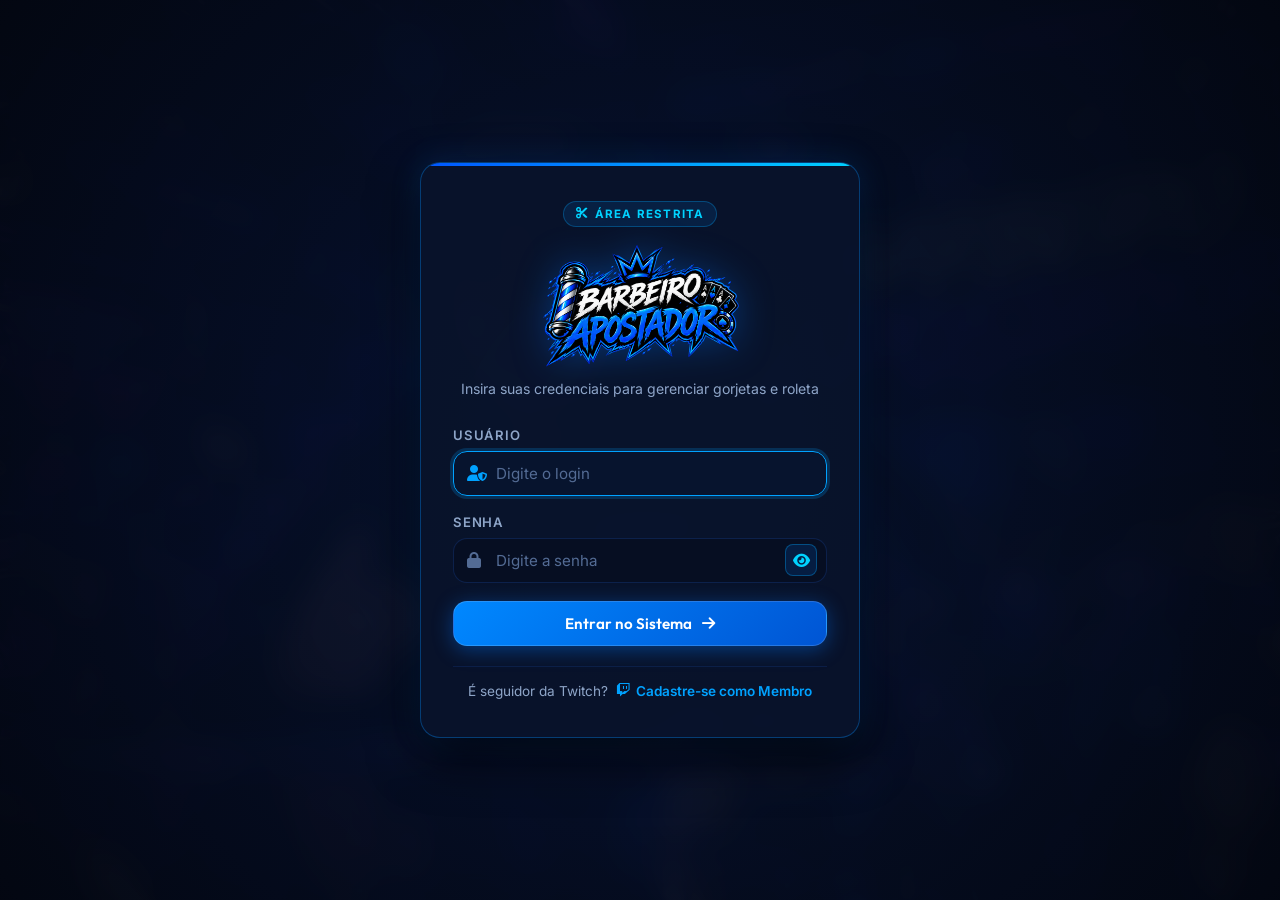
==== commit 58ff2b27: "Atualização 2.2" ====
--- a/index.html
+++ b/index.html
@@ -27,7 +27,7 @@
           <i class="fa-solid fa-scissors"></i>
           <span>ÁREA RESTRITA</span>
         </div>
-        <h1 class="brand-title">Barbeiro Apostador</h1>
+        <img class="login-logo" src="images/logo.png" alt="Barbeiro Apostador" />
         <p class="brand-subtitle">Insira suas credenciais para gerenciar gorjetas e roleta</p>
       </div>
 
@@ -86,11 +86,8 @@
     <header class="app-header">
       <div class="header-content container">
         <div class="logo-area">
-          <div class="logo-icon">
-            <i class="fa-solid fa-dice-d20"></i>
-          </div>
+          <img class="site-logo" src="images/logo.png" alt="Barbeiro Apostador" />
           <div class="logo-text">
-            <h1 class="logo-title">Barbeiro Apostador</h1>
             <span class="logo-status"><span class="status-dot"></span> Painel Ativo</span>
           </div>
         </div>
@@ -112,6 +109,14 @@
             <span>Membros</span>
             <span class="badge" id="membersCountBadge">0</span>
           </button>
+          <button class="tab-btn" id="tabBtnBattles" data-target="tabBattles" role="tab" aria-selected="false">
+            <i class="fa-solid fa-trophy"></i>
+            <span>Batalhas</span>
+          </button>
+          <button class="tab-btn" id="tabBtnBank" data-target="tabBank" role="tab" aria-selected="false">
+            <i class="fa-solid fa-vault"></i>
+            <span>Banca</span>
+          </button>
         </nav>
 
         <!-- Botão Sair -->
@@ -427,6 +432,179 @@
         </div>
       </section>
 
+      <!-- ================= ABA 4: BATALHAS ================= -->
+      <section id="tabBattles" class="tab-pane">
+        <div class="battles-layout">
+          <div class="glass-card battle-setup-card">
+            <div class="card-header">
+              <div class="header-icon battle-icon"><i class="fa-solid fa-trophy"></i></div>
+              <div>
+                <h2>Chave de Batalhas</h2>
+                <p>Monte um mata-mata no estilo Copa do Mundo</p>
+              </div>
+            </div>
+
+            <div id="battleSetup">
+              <div class="battle-rule-note">
+                <i class="fa-solid fa-circle-info"></i>
+                <span>Escolha apenas quantidades pares em potência de 2: 2, 4, 8, 16 ou 32 participantes.</span>
+              </div>
+
+              <div class="form-group">
+                <label for="battleParticipantCount">Quantidade de participantes</label>
+                <div class="input-wrapper">
+                  <i class="fa-solid fa-users input-icon"></i>
+                  <select id="battleParticipantCount" class="battle-select">
+                    <option value="2">2 participantes</option>
+                    <option value="4">4 participantes</option>
+                    <option value="8">8 participantes</option>
+                    <option value="16">16 participantes</option>
+                    <option value="32">32 participantes</option>
+                  </select>
+                </div>
+              </div>
+
+              <div class="battle-picker-header">
+                <div>
+                  <h3>Participantes cadastrados</h3>
+                  <p id="battlePickerHint">Selecione 2 pessoas para começar.</p>
+                </div>
+                <span class="battle-selection-count" id="battleSelectionCount">0/2</span>
+              </div>
+              <div class="battle-participants-picker" id="battleParticipantsPicker"></div>
+              <div class="battle-empty-state hidden" id="battleEmptyState">
+                <i class="fa-solid fa-user-plus"></i>
+                <p>Nenhum membro cadastrado. Cadastre participantes pela página de membros para montar a batalha.</p>
+              </div>
+              <button type="button" class="btn-primary btn-block" id="btnStartBattle" disabled>
+                <i class="fa-solid fa-play"></i>
+                <span>Iniciar Batalha</span>
+              </button>
+            </div>
+
+            <div id="battleChampionState" class="battle-champion-state hidden">
+              <div class="champion-cup"><i class="fa-solid fa-trophy"></i></div>
+              <span class="champion-kicker">CAMPEÃO DA BATALHA</span>
+              <h2 id="battleChampionName"></h2>
+              <p>Vitória confirmada em todas as rodadas!</p>
+              <button type="button" class="btn-secondary" id="btnNewBattle">
+                <i class="fa-solid fa-rotate"></i>
+                <span>Nova Batalha</span>
+              </button>
+            </div>
+          </div>
+
+          <div class="glass-card battle-bracket-card">
+            <div class="battle-bracket-header">
+              <div>
+                <span class="eyebrow-label"><i class="fa-solid fa-sitemap"></i> CHAVEAMENTO</span>
+                <h2 id="battleRoundTitle">Aguardando participantes</h2>
+              </div>
+              <span class="battle-round-badge" id="battleRoundBadge">MATA-MATA</span>
+            </div>
+            <div class="battle-bracket" id="battleBracket">
+              <div class="battle-placeholder">
+                <i class="fa-solid fa-shield-halved"></i>
+                <p>Escolha os participantes para gerar a chave.</p>
+              </div>
+            </div>
+          </div>
+        </div>
+      </section>
+
+      <!-- ================= ABA 5: GESTÃO DE BANCA ================= -->
+      <section id="tabBank" class="tab-pane">
+        <div class="bank-layout">
+          <div class="glass-card bank-control-card">
+            <div class="card-header">
+              <div class="header-icon bank-icon"><i class="fa-solid fa-vault"></i></div>
+              <div>
+                <h2>Gestão de Banca</h2>
+                <p>Controle depósitos, saques e saldo do cassino</p>
+              </div>
+            </div>
+
+            <div class="bank-balance-panel">
+              <span class="bank-balance-label">Saldo disponível</span>
+              <strong id="bankBalance">R$ 0,00</strong>
+              <span class="bank-balance-caption">Saques recebidos menos depósitos realizados</span>
+            </div>
+
+            <div class="bank-summary-grid">
+              <div class="bank-summary-item deposit-summary">
+                <span><i class="fa-solid fa-arrow-down"></i> Total investido</span>
+                <strong id="bankTotalDeposits">R$ 0,00</strong>
+              </div>
+              <div class="bank-summary-item withdraw-summary">
+                <span><i class="fa-solid fa-arrow-up"></i> Total recebido</span>
+                <strong id="bankTotalWithdrawals">R$ 0,00</strong>
+              </div>
+            </div>
+
+            <form id="bankTransactionForm" class="bank-transaction-form">
+              <div class="bank-form-heading">
+                <h3>Registrar movimentação</h3>
+                <p>O saldo é atualizado na hora.</p>
+              </div>
+              <div class="form-group">
+                <label for="bankTransactionType">Tipo de movimentação</label>
+                <div class="input-wrapper">
+                  <i class="fa-solid fa-right-left input-icon"></i>
+                  <select id="bankTransactionType" class="bank-select">
+                    <option value="deposit">Depósito</option>
+                    <option value="withdrawal">Saque</option>
+                  </select>
+                </div>
+              </div>
+              <div class="form-group">
+                <label for="bankTransactionAmount">Valor (R$)</label>
+                <div class="input-wrapper">
+                  <span class="currency-prefix">R$</span>
+                  <input type="number" id="bankTransactionAmount" min="0.01" step="0.01" placeholder="0,00" required />
+                </div>
+              </div>
+              <div class="form-group">
+                <label for="bankTransactionNote">Descrição <span class="field-hint">Opcional</span></label>
+                <div class="input-wrapper">
+                  <i class="fa-solid fa-note-sticky input-icon"></i>
+                  <input type="text" id="bankTransactionNote" maxlength="80" placeholder="Ex: Caixa inicial do dia" />
+                </div>
+              </div>
+              <div id="bankTransactionError" class="login-error hidden" role="alert">
+                <i class="fa-solid fa-triangle-exclamation"></i>
+                <span></span>
+              </div>
+              <button type="submit" class="btn-primary btn-block">
+                <i class="fa-solid fa-plus"></i>
+                <span>Registrar movimentação</span>
+              </button>
+            </form>
+          </div>
+
+          <div class="glass-card bank-history-card">
+            <div class="bank-history-header">
+              <div class="card-header">
+                <div class="header-icon"><i class="fa-solid fa-receipt"></i></div>
+                <div>
+                  <h2>Histórico da banca</h2>
+                  <p>Movimentações registradas neste painel</p>
+                </div>
+              </div>
+              <button type="button" id="btnClearBank" class="btn-outline-danger" title="Limpar histórico da banca">
+                <i class="fa-regular fa-trash-can"></i>
+                <span>Limpar</span>
+              </button>
+            </div>
+            <div id="bankHistoryList" class="bank-history-list"></div>
+            <div id="bankEmptyState" class="bank-empty-state">
+              <i class="fa-solid fa-scale-balanced"></i>
+              <h3>Nenhuma movimentação ainda</h3>
+              <p>Registre um depósito para começar a acompanhar sua banca.</p>
+            </div>
+          </div>
+        </div>
+      </section>
+
     </main>
 
     <!-- Rodapé Oficial com Link da Twitch -->
--- a/css/style.css
+++ b/css/style.css
@@ -53,6 +53,11 @@
   min-height: 100vh;
   font-family: 'Inter', -apple-system, BlinkMacSystemFont, 'Segoe UI', Roboto, sans-serif;
   background-color: var(--bg-dark);
+  background-image: url('../images/background.png');
+  background-position: center;
+  background-size: cover;
+  background-attachment: fixed;
+  background-repeat: no-repeat;
   color: var(--text-primary);
   overflow-x: hidden;
   position: relative;
@@ -71,7 +76,7 @@
   height: 100vh;
   z-index: 0;
   pointer-events: none;
-  opacity: 0.9;
+  opacity: 0.55;
 }
 
 /* ================= CONFETTI CANVAS ================= */
@@ -403,6 +408,15 @@
   margin-bottom: 6px;
 }
 
+.login-logo {
+  display: block;
+  width: min(100%, 310px);
+  height: 132px;
+  object-fit: contain;
+  margin: 0 auto 8px;
+  filter: drop-shadow(0 0 18px rgba(0, 119, 255, 0.32));
+}
+
 .brand-subtitle {
   color: var(--text-secondary);
   font-size: 0.88rem;
@@ -460,6 +474,15 @@
   display: flex;
   align-items: center;
   gap: 12px;
+}
+
+.site-logo {
+  display: block;
+  width: 148px;
+  height: 58px;
+  object-fit: contain;
+  object-position: center;
+  filter: drop-shadow(0 0 12px rgba(0, 119, 255, 0.3));
 }
 
 .logo-icon {
@@ -1297,6 +1320,10 @@
   .roulette-layout {
     grid-template-columns: 1fr;
   }
+
+  .battles-layout {
+    grid-template-columns: 1fr;
+  }
   
   .wheel-participants-card {
     min-height: auto;
@@ -1314,6 +1341,7 @@
     order: 3;
     width: 100%;
     justify-content: center;
+    overflow-x: auto;
   }
 
   .hide-mobile {
@@ -1340,6 +1368,10 @@
     flex-direction: column;
     text-align: center;
     justify-content: center;
+  }
+
+  .battle-bracket-card {
+    min-height: auto;
   }
 }
 
@@ -1838,6 +1870,657 @@
   gap: 12px;
 }
 
+/* ================= ABA 4: BATALHAS ================= */
+.battles-layout {
+  display: grid;
+  grid-template-columns: minmax(300px, 380px) minmax(0, 1fr);
+  gap: 24px;
+  align-items: start;
+}
+
+.battle-setup-card,
+.battle-bracket-card {
+  min-width: 0;
+}
+
+.battle-icon {
+  color: var(--accent-gold);
+  background: rgba(255, 196, 0, 0.13);
+  border-color: rgba(255, 196, 0, 0.38);
+}
+
+.battle-rule-note {
+  display: flex;
+  gap: 10px;
+  align-items: flex-start;
+  padding: 12px 14px;
+  margin-bottom: 20px;
+  color: #d9e8ff;
+  background: rgba(0, 119, 255, 0.1);
+  border: 1px solid rgba(0, 162, 255, 0.24);
+  border-radius: var(--radius-md);
+  font-size: 0.8rem;
+  line-height: 1.45;
+}
+
+.battle-rule-note i {
+  color: var(--blue-vibrant);
+  margin-top: 2px;
+}
+
+.battle-select {
+  width: 100%;
+  padding: 12px 40px 12px 44px;
+  color: var(--text-primary);
+  background: transparent;
+  border: 0;
+  outline: 0;
+  appearance: none;
+  font: inherit;
+  cursor: pointer;
+}
+
+.battle-select option {
+  color: #102040;
+  background: #fff;
+}
+
+.battle-picker-header {
+  display: flex;
+  align-items: center;
+  justify-content: space-between;
+  gap: 12px;
+  margin: 24px 0 12px;
+}
+
+.battle-picker-header h3 {
+  color: #fff;
+  font-size: 0.98rem;
+}
+
+.battle-picker-header p {
+  color: var(--text-muted);
+  font-size: 0.76rem;
+  margin-top: 3px;
+}
+
+.battle-selection-count,
+.battle-round-badge {
+  flex-shrink: 0;
+  padding: 5px 9px;
+  color: var(--accent-gold);
+  border: 1px solid rgba(255, 196, 0, 0.3);
+  border-radius: var(--radius-full);
+  background: rgba(255, 196, 0, 0.1);
+  font: 700 0.72rem 'Outfit', sans-serif;
+}
+
+.battle-participants-picker {
+  display: flex;
+  flex-direction: column;
+  gap: 8px;
+  max-height: 315px;
+  overflow-y: auto;
+  margin-bottom: 20px;
+  padding-right: 4px;
+}
+
+.battle-participant-option {
+  display: flex;
+  align-items: center;
+  gap: 10px;
+  padding: 9px 11px;
+  border: 1px solid rgba(30, 80, 180, 0.24);
+  border-radius: var(--radius-md);
+  background: rgba(4, 10, 24, 0.55);
+  cursor: pointer;
+  transition: var(--transition);
+}
+
+.battle-participant-option:hover,
+.battle-participant-option.selected {
+  border-color: var(--blue-vibrant);
+  background: rgba(0, 119, 255, 0.16);
+}
+
+.battle-participant-option input {
+  position: absolute;
+  opacity: 0;
+  pointer-events: none;
+}
+
+.battle-option-avatar {
+  display: inline-flex;
+  align-items: center;
+  justify-content: center;
+  width: 30px;
+  height: 30px;
+  flex-shrink: 0;
+  border-radius: 50%;
+  color: #fff;
+  background: linear-gradient(135deg, #0d2866, #1e4599);
+  border: 1px solid rgba(0, 210, 255, 0.4);
+  font: 700 0.72rem 'Outfit', sans-serif;
+}
+
+.battle-option-name {
+  flex: 1;
+  min-width: 0;
+  overflow: hidden;
+  color: var(--text-primary);
+  white-space: nowrap;
+  text-overflow: ellipsis;
+  font-size: 0.86rem;
+}
+
+.battle-option-check {
+  color: transparent;
+  font-size: 0.8rem;
+}
+
+.battle-participant-option.selected .battle-option-check {
+  color: var(--color-success);
+}
+
+.battle-empty-state {
+  padding: 24px 10px;
+  text-align: center;
+  color: var(--text-muted);
+  font-size: 0.82rem;
+}
+
+.battle-empty-state i {
+  display: block;
+  margin-bottom: 8px;
+  color: var(--blue-vibrant);
+  font-size: 1.5rem;
+}
+
+.battle-bracket-card {
+  min-height: 530px;
+  background: linear-gradient(145deg, rgba(13, 25, 54, 0.86), rgba(7, 14, 32, 0.78));
+}
+
+.battle-bracket-header {
+  display: flex;
+  justify-content: space-between;
+  align-items: flex-start;
+  gap: 14px;
+  margin-bottom: 24px;
+}
+
+.eyebrow-label {
+  display: block;
+  margin-bottom: 5px;
+  color: var(--blue-vibrant);
+  font-size: 0.68rem;
+  font-weight: 700;
+  letter-spacing: 1.1px;
+}
+
+.battle-bracket-header h2 {
+  color: #fff;
+  font: 700 1.45rem 'Outfit', sans-serif;
+}
+
+.battle-round-badge {
+  color: var(--blue-vibrant);
+  border-color: rgba(0, 162, 255, 0.3);
+  background: rgba(0, 162, 255, 0.1);
+}
+
+.battle-bracket {
+  display: grid;
+  grid-template-columns: repeat(auto-fit, minmax(240px, 1fr));
+  gap: 14px;
+}
+
+.battle-match {
+  padding: 14px;
+  border: 1px solid rgba(30, 80, 180, 0.32);
+  border-radius: var(--radius-md);
+  background: rgba(4, 10, 24, 0.62);
+  animation: battleMatchIn 0.35s ease both;
+}
+
+.battle-match-label {
+  margin-bottom: 10px;
+  color: var(--text-muted);
+  font-size: 0.67rem;
+  font-weight: 700;
+  letter-spacing: 0.8px;
+}
+
+.battle-duel {
+  display: flex;
+  flex-direction: column;
+  gap: 5px;
+}
+
+.battle-fighter {
+  display: flex;
+  align-items: center;
+  gap: 8px;
+  width: 100%;
+  padding: 10px;
+  color: var(--text-primary);
+  background: rgba(16, 34, 72, 0.72);
+  border: 1px solid rgba(82, 130, 210, 0.22);
+  border-radius: var(--radius-sm);
+  text-align: left;
+  font-weight: 600;
+}
+
+.battle-fighter:hover,
+.battle-fighter.winner-selected {
+  color: #fff;
+  border-color: var(--color-success);
+  background: rgba(0, 230, 118, 0.14);
+}
+
+.battle-fighter:disabled {
+  cursor: default;
+}
+
+.battle-fighter i {
+  margin-left: auto;
+  color: var(--blue-vibrant);
+  font-size: 0.7rem;
+}
+
+.battle-fighter-number {
+  display: inline-flex;
+  align-items: center;
+  justify-content: center;
+  width: 20px;
+  height: 20px;
+  flex-shrink: 0;
+  border-radius: 50%;
+  color: var(--text-secondary);
+  background: rgba(0, 0, 0, 0.28);
+  font-size: 0.68rem;
+}
+
+.battle-vs {
+  align-self: center;
+  margin: -2px 0;
+  color: var(--accent-gold);
+  font: 800 0.62rem 'Outfit', sans-serif;
+}
+
+.battle-confirm-hint {
+  margin-top: 10px;
+  color: var(--text-muted);
+  font-size: 0.67rem;
+  text-align: center;
+}
+
+.battle-confirm-hint i {
+  color: var(--blue-vibrant);
+}
+
+.battle-placeholder {
+  display: flex;
+  min-height: 380px;
+  align-items: center;
+  justify-content: center;
+  flex-direction: column;
+  gap: 12px;
+  color: var(--text-muted);
+  text-align: center;
+}
+
+.battle-placeholder i {
+  color: rgba(0, 162, 255, 0.55);
+  font-size: 3rem;
+}
+
+.battle-champion-state {
+  display: flex;
+  align-items: center;
+  flex-direction: column;
+  gap: 10px;
+  padding: 22px 0 6px;
+  text-align: center;
+}
+
+.champion-cup {
+  display: flex;
+  width: 82px;
+  height: 82px;
+  align-items: center;
+  justify-content: center;
+  margin-bottom: 6px;
+  border: 2px solid var(--accent-gold);
+  border-radius: 50%;
+  color: var(--accent-gold);
+  background: rgba(255, 196, 0, 0.14);
+  box-shadow: 0 0 0 10px rgba(255, 196, 0, 0.05), 0 0 35px rgba(255, 196, 0, 0.4);
+  font-size: 2.2rem;
+}
+
+.champion-kicker {
+  color: var(--accent-gold);
+  font-size: 0.72rem;
+  font-weight: 800;
+  letter-spacing: 1.4px;
+}
+
+.battle-champion-state h2 {
+  max-width: 100%;
+  color: #fff;
+  font: 800 2rem 'Outfit', sans-serif;
+  overflow-wrap: anywhere;
+}
+
+.battle-champion-state p {
+  margin-bottom: 12px;
+  color: var(--text-secondary);
+  font-size: 0.84rem;
+}
+
+.bracket-complete {
+  display: flex;
+  min-height: 380px;
+  align-items: center;
+  justify-content: center;
+  flex-direction: column;
+  gap: 10px;
+  color: var(--color-success);
+}
+
+.bracket-complete i {
+  font-size: 2.6rem;
+}
+
+.champion-reveal .champion-cup {
+  animation: championPulse 1.6s ease-in-out infinite;
+}
+
+@keyframes battleMatchIn {
+  from { opacity: 0; transform: translateY(10px); }
+  to { opacity: 1; transform: translateY(0); }
+}
+
+@keyframes championPulse {
+  0%, 100% { transform: scale(1); }
+  50% { transform: scale(1.1) rotate(-3deg); }
+}
+
+/* ================= ABA 5: GESTÃO DE BANCA ================= */
+.bank-layout {
+  display: grid;
+  grid-template-columns: minmax(300px, 390px) minmax(0, 1fr);
+  gap: 24px;
+  align-items: start;
+}
+
+.bank-control-card,
+.bank-history-card {
+  min-width: 0;
+}
+
+.bank-icon {
+  color: var(--color-success);
+  background: rgba(0, 230, 118, 0.12);
+  border-color: rgba(0, 230, 118, 0.35);
+}
+
+.bank-balance-panel {
+  display: flex;
+  flex-direction: column;
+  gap: 5px;
+  padding: 20px;
+  margin-bottom: 16px;
+  border: 1px solid rgba(0, 230, 118, 0.28);
+  border-radius: var(--radius-md);
+  background: linear-gradient(145deg, rgba(0, 100, 70, 0.28), rgba(4, 20, 30, 0.66));
+  box-shadow: inset 0 1px 0 rgba(255, 255, 255, 0.04), 0 0 24px rgba(0, 230, 118, 0.08);
+}
+
+.bank-balance-label,
+.bank-balance-caption {
+  color: var(--text-secondary);
+  font-size: 0.78rem;
+}
+
+.bank-balance-panel strong {
+  color: var(--color-success);
+  font: 800 2.15rem 'Outfit', sans-serif;
+  text-shadow: 0 0 18px rgba(0, 230, 118, 0.26);
+}
+
+.bank-balance-panel strong.negative {
+  color: var(--color-danger);
+  text-shadow: 0 0 18px rgba(255, 51, 102, 0.24);
+}
+
+.bank-summary-grid {
+  display: grid;
+  grid-template-columns: 1fr 1fr;
+  gap: 10px;
+  margin-bottom: 24px;
+}
+
+.bank-summary-item {
+  display: flex;
+  flex-direction: column;
+  gap: 7px;
+  padding: 12px;
+  border: 1px solid var(--border-color);
+  border-radius: var(--radius-md);
+  background: rgba(4, 10, 24, 0.62);
+}
+
+.bank-summary-item span {
+  color: var(--text-secondary);
+  font-size: 0.72rem;
+}
+
+.bank-summary-item span i {
+  margin-right: 4px;
+}
+
+.bank-summary-item strong {
+  font: 700 1rem 'Outfit', sans-serif;
+}
+
+.deposit-summary span,
+.deposit-summary strong {
+  color: #ff849f;
+}
+
+.withdraw-summary span,
+.withdraw-summary strong {
+  color: var(--color-success);
+}
+
+.bank-transaction-form {
+  padding-top: 20px;
+  border-top: 1px solid var(--border-color);
+}
+
+.bank-form-heading {
+  margin-bottom: 16px;
+}
+
+.bank-form-heading h3 {
+  color: #fff;
+  font-size: 1rem;
+}
+
+.bank-form-heading p {
+  margin-top: 3px;
+  color: var(--text-muted);
+  font-size: 0.78rem;
+}
+
+.bank-select {
+  width: 100%;
+  padding: 12px 40px 12px 44px;
+  color: var(--text-primary);
+  background: transparent;
+  border: 0;
+  outline: 0;
+  appearance: none;
+  font: inherit;
+  cursor: pointer;
+}
+
+.bank-select option {
+  color: #102040;
+  background: #fff;
+}
+
+.bank-history-card {
+  min-height: 520px;
+}
+
+.bank-history-header {
+  display: flex;
+  align-items: flex-start;
+  justify-content: space-between;
+  gap: 16px;
+  margin-bottom: 4px;
+}
+
+.bank-history-header .card-header {
+  margin-bottom: 20px;
+}
+
+.bank-history-list {
+  display: flex;
+  flex-direction: column;
+  gap: 10px;
+  max-height: 490px;
+  overflow-y: auto;
+  padding-right: 4px;
+}
+
+.bank-history-item {
+  display: flex;
+  align-items: center;
+  gap: 12px;
+  padding: 13px;
+  border: 1px solid var(--border-color);
+  border-left: 3px solid var(--blue-vibrant);
+  border-radius: var(--radius-md);
+  background: rgba(4, 10, 24, 0.62);
+}
+
+.bank-history-item.deposit {
+  border-left-color: var(--color-success);
+}
+
+.bank-history-item.withdrawal {
+  border-left-color: var(--color-danger);
+}
+
+.bank-history-icon {
+  display: flex;
+  width: 34px;
+  height: 34px;
+  flex-shrink: 0;
+  align-items: center;
+  justify-content: center;
+  border-radius: 50%;
+  color: var(--blue-vibrant);
+  background: rgba(0, 162, 255, 0.12);
+}
+
+.deposit .bank-history-icon {
+  color: var(--color-danger);
+  background: rgba(255, 51, 102, 0.12);
+}
+
+.withdrawal .bank-history-icon {
+  color: var(--color-success);
+  background: rgba(0, 230, 118, 0.12);
+}
+
+.bank-history-details {
+  display: flex;
+  min-width: 0;
+  flex: 1;
+  flex-direction: column;
+  gap: 3px;
+}
+
+.bank-history-details strong {
+  color: #fff;
+  font-size: 0.88rem;
+}
+
+.bank-history-details span {
+  overflow: hidden;
+  color: var(--text-muted);
+  font-size: 0.72rem;
+  text-overflow: ellipsis;
+  white-space: nowrap;
+}
+
+.bank-history-amount {
+  flex-shrink: 0;
+  color: var(--text-primary);
+  font: 700 0.95rem 'Outfit', sans-serif;
+}
+
+.deposit .bank-history-amount {
+  color: #ff849f;
+}
+
+.withdrawal .bank-history-amount {
+  color: var(--color-success);
+}
+
+.bank-empty-state {
+  display: flex;
+  min-height: 370px;
+  align-items: center;
+  justify-content: center;
+  flex-direction: column;
+  gap: 8px;
+  color: var(--text-secondary);
+  text-align: center;
+}
+
+.bank-empty-state i {
+  margin-bottom: 6px;
+  color: var(--blue-vibrant);
+  font-size: 2.6rem;
+}
+
+.bank-empty-state h3 {
+  color: #fff;
+  font-size: 1.1rem;
+}
+
+.bank-empty-state p {
+  max-width: 300px;
+  font-size: 0.82rem;
+}
+
+@media (max-width: 1024px) {
+  .bank-layout {
+    grid-template-columns: 1fr;
+  }
+}
+
+@media (max-width: 520px) {
+  .bank-summary-grid {
+    grid-template-columns: 1fr;
+  }
+
+  .bank-history-header {
+    align-items: stretch;
+    flex-direction: column;
+  }
+
+  .bank-history-header .btn-outline-danger {
+    align-self: flex-start;
+  }
+}
+
 /* ==========================================================
    PÁGINA PÚBLICA /MEMBROS (membros.html & membros/index.html)
    ========================================================== */
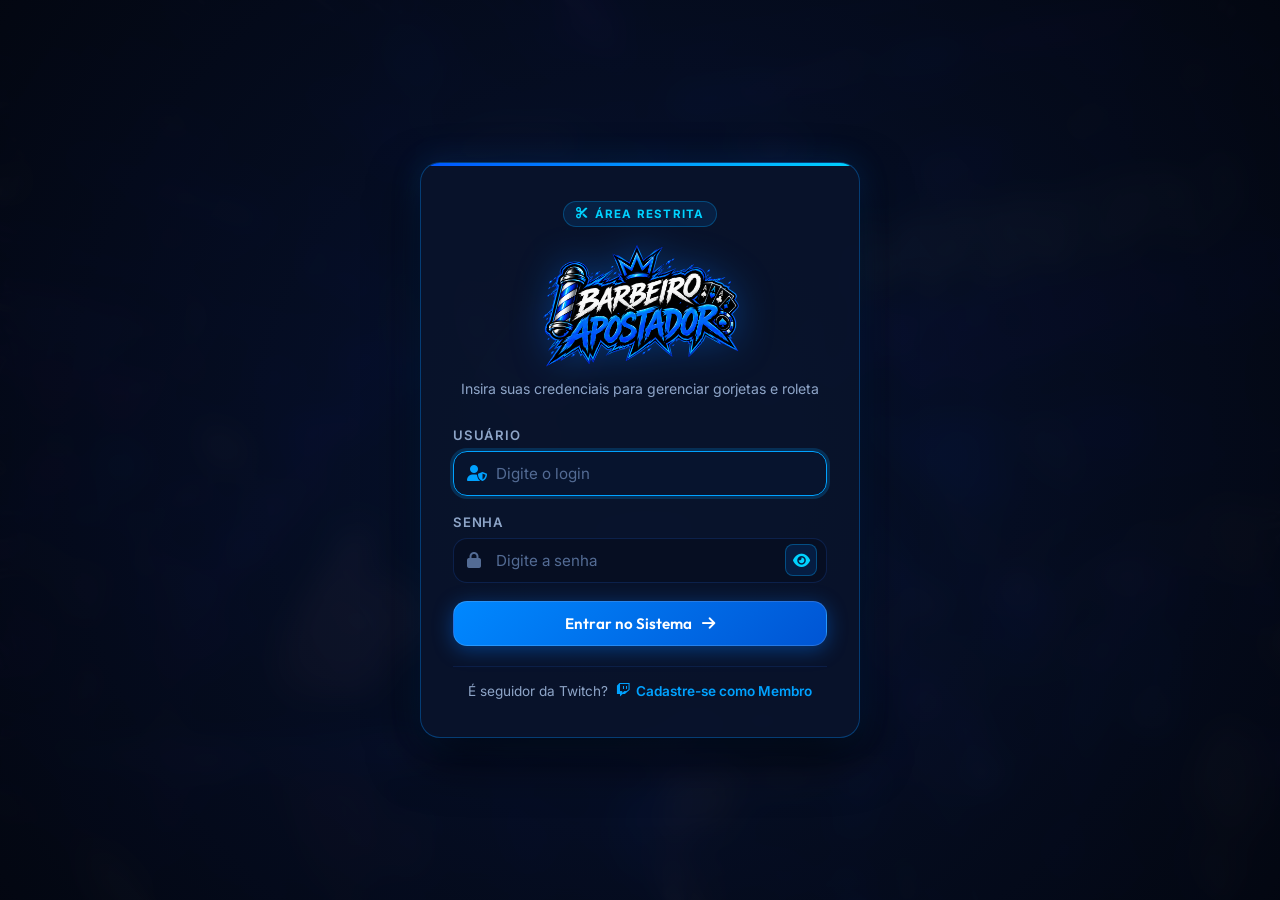
==== commit 67e162bd: "Atualização 2.3" ====
--- a/index.html
+++ b/index.html
@@ -607,6 +607,28 @@
 
     </main>
 
+    <div id="tipCelebration" class="tip-celebration" aria-live="polite">
+      <div class="tip-jackpot-flash"></div>
+      <div class="tip-casino-sparks" aria-hidden="true">
+        <i class="fa-solid fa-star"></i>
+        <i class="fa-solid fa-star"></i>
+        <i class="fa-solid fa-star"></i>
+        <i class="fa-solid fa-star"></i>
+        <i class="fa-solid fa-star"></i>
+        <i class="fa-solid fa-star"></i>
+      </div>
+      <div class="tip-casino-ring"></div>
+      <div class="tip-casino-card tip-casino-card-left"><i class="fa-solid fa-spade"></i></div>
+      <div class="tip-casino-card tip-casino-card-right"><i class="fa-solid fa-diamond"></i></div>
+      <div class="tip-casino-chip tip-casino-chip-left">BA</div>
+      <div class="tip-casino-chip tip-casino-chip-right">$</div>
+      <div class="tip-celebration-burst"><i class="fa-solid fa-coins"></i></div>
+      <span class="tip-celebration-kicker"><i class="fa-solid fa-star"></i> JACKPOT DA LIVE <i class="fa-solid fa-star"></i></span>
+      <span class="tip-celebration-label">GORJETA REGISTRADA</span>
+      <strong id="tipCelebrationName"></strong>
+      <span id="tipCelebrationValue"></span>
+    </div>
+
     <!-- Rodapé Oficial com Link da Twitch -->
     <footer class="app-footer">
       <div class="container footer-content">
--- a/css/style.css
+++ b/css/style.css
@@ -722,6 +722,304 @@
   padding-top: 18px;
 }
 
+.tip-form-card {
+  position: relative;
+  overflow: hidden;
+  background: linear-gradient(160deg, rgba(13, 31, 70, 0.9), rgba(7, 15, 34, 0.86));
+}
+
+.tip-form-card::before {
+  position: absolute;
+  top: 0;
+  right: 0;
+  left: 0;
+  height: 3px;
+  content: '';
+  background: linear-gradient(90deg, var(--blue-vibrant), var(--color-success), var(--accent-gold));
+}
+
+.tip-form-card .card-header {
+  padding-bottom: 18px;
+  border-bottom: 1px solid rgba(0, 162, 255, 0.18);
+}
+
+.tip-form-card .header-icon {
+  color: var(--color-success);
+  background: rgba(0, 230, 118, 0.12);
+  border-color: rgba(0, 230, 118, 0.35);
+}
+
+.tip-form-card .btn-primary {
+  background: linear-gradient(135deg, #00b96b, #007f9e);
+}
+
+.tip-form-card .btn-primary:hover {
+  background: linear-gradient(135deg, #00df82, #009fca);
+}
+
+.tip-list-card {
+  border-color: rgba(0, 162, 255, 0.35);
+  background: linear-gradient(145deg, rgba(11, 27, 60, 0.88), rgba(6, 14, 32, 0.84));
+}
+
+.tip-list-card .card-header {
+  padding-bottom: 18px;
+  border-bottom: 1px solid rgba(0, 162, 255, 0.18);
+}
+
+.tips-table tbody tr {
+  animation: tipRowIn 0.35s ease both;
+}
+
+.tips-table tbody tr:first-child {
+  background: rgba(0, 230, 118, 0.08);
+}
+
+.tips-table tbody tr:first-child td {
+  border-bottom-color: rgba(0, 230, 118, 0.2);
+}
+
+.tip-celebration {
+  position: fixed;
+  top: 50%;
+  left: 50%;
+  z-index: 10001;
+  display: flex;
+  width: min(360px, calc(100vw - 32px));
+  align-items: center;
+  flex-direction: column;
+  gap: 6px;
+  padding: 26px 24px 24px;
+  border: 1px solid rgba(255, 196, 0, 0.72);
+  border-radius: var(--radius-lg);
+  color: #fff;
+  background: radial-gradient(circle at 50% 42%, rgba(140, 94, 0, 0.24), transparent 42%), linear-gradient(145deg, rgba(33, 25, 8, 0.98), rgba(5, 17, 34, 0.98));
+  box-shadow: 0 20px 70px rgba(0, 0, 0, 0.65), 0 0 42px rgba(255, 196, 0, 0.28);
+  opacity: 0;
+  pointer-events: none;
+  transform: translate(-50%, -42%) scale(0.82);
+  overflow: hidden;
+}
+
+.tip-celebration.show {
+  animation: tipCelebrationIn 3.2s cubic-bezier(0.2, 0.8, 0.2, 1) both;
+}
+
+.tip-jackpot-flash {
+  position: absolute;
+  top: 50%;
+  left: 50%;
+  width: 220px;
+  height: 220px;
+  border-radius: 50%;
+  background: rgba(255, 196, 0, 0.32);
+  filter: blur(26px);
+  opacity: 0;
+  transform: translate(-50%, -50%) scale(0.25);
+}
+
+.tip-celebration.show .tip-jackpot-flash {
+  animation: jackpotFlash 1.1s ease-out both;
+}
+
+.tip-celebration-burst {
+  position: relative;
+  z-index: 2;
+  display: flex;
+  width: 62px;
+  height: 62px;
+  align-items: center;
+  justify-content: center;
+  margin-bottom: 5px;
+  border: 2px solid var(--accent-gold);
+  border-radius: 50%;
+  color: var(--accent-gold);
+  background: rgba(255, 196, 0, 0.14);
+  box-shadow: 0 0 0 10px rgba(255, 196, 0, 0.06), 0 0 30px rgba(255, 196, 0, 0.45);
+  font-size: 1.65rem;
+  animation: tipIconPulse 0.8s ease-out both;
+}
+
+.tip-celebration-kicker {
+  position: relative;
+  z-index: 2;
+  color: var(--accent-gold);
+  font-size: 0.7rem;
+  font-weight: 800;
+  letter-spacing: 1.4px;
+}
+
+.tip-celebration-kicker i {
+  font-size: 0.58rem;
+  vertical-align: 1px;
+}
+
+.tip-celebration-label {
+  position: relative;
+  z-index: 2;
+  color: var(--color-success);
+  font-size: 0.68rem;
+  font-weight: 800;
+  letter-spacing: 1.8px;
+}
+
+.tip-celebration strong {
+  position: relative;
+  z-index: 2;
+  max-width: 100%;
+  overflow-wrap: anywhere;
+  font: 800 1.35rem 'Outfit', sans-serif;
+}
+
+.tip-celebration > span:last-child {
+  position: relative;
+  z-index: 2;
+  color: var(--accent-gold);
+  font: 700 1.15rem 'Outfit', sans-serif;
+}
+
+.tip-casino-ring {
+  position: absolute;
+  top: 50%;
+  left: 50%;
+  width: 174px;
+  height: 174px;
+  border: 1px dashed rgba(255, 196, 0, 0.55);
+  border-radius: 50%;
+  box-shadow: 0 0 0 8px rgba(255, 196, 0, 0.04), inset 0 0 25px rgba(0, 162, 255, 0.16);
+  transform: translate(-50%, -50%);
+  animation: casinoRingSpin 4.2s linear infinite;
+}
+
+.tip-casino-ring::before,
+.tip-casino-ring::after {
+  position: absolute;
+  width: 9px;
+  height: 9px;
+  content: '';
+  border: 2px solid #fff;
+  border-radius: 50%;
+  background: var(--color-danger);
+  box-shadow: 0 0 9px rgba(255, 51, 102, 0.8);
+}
+
+.tip-casino-ring::before { top: 15px; left: 30px; }
+.tip-casino-ring::after { right: 25px; bottom: 18px; background: var(--blue-vibrant); }
+
+.tip-casino-card,
+.tip-casino-chip {
+  position: absolute;
+  z-index: 1;
+  display: flex;
+  align-items: center;
+  justify-content: center;
+  opacity: 0;
+}
+
+.tip-casino-card {
+  top: 50%;
+  width: 34px;
+  height: 46px;
+  border: 2px solid #fff;
+  border-radius: 5px;
+  color: var(--color-danger);
+  background: #fff;
+  font-size: 1rem;
+}
+
+.tip-casino-card-left { left: 38px; transform: rotate(-22deg); }
+.tip-casino-card-right { right: 38px; color: var(--blue-primary); transform: rotate(22deg); }
+
+.tip-casino-chip {
+  width: 38px;
+  height: 38px;
+  border: 4px dashed rgba(255, 255, 255, 0.82);
+  border-radius: 50%;
+  color: #fff;
+  background: var(--color-danger);
+  box-shadow: 0 4px 10px rgba(0, 0, 0, 0.45);
+  font: 800 0.62rem 'Outfit', sans-serif;
+}
+
+.tip-casino-chip-left { bottom: 30px; left: 42px; }
+.tip-casino-chip-right { right: 42px; bottom: 30px; background: var(--blue-primary); }
+
+.tip-casino-sparks {
+  position: absolute;
+  inset: 0;
+  z-index: 1;
+  pointer-events: none;
+}
+
+.tip-casino-sparks i {
+  position: absolute;
+  color: var(--accent-gold);
+  opacity: 0;
+  text-shadow: 0 0 10px rgba(255, 196, 0, 0.8);
+}
+
+.tip-casino-sparks i:nth-child(1) { top: 18%; left: 22%; font-size: 0.7rem; }
+.tip-casino-sparks i:nth-child(2) { top: 12%; right: 28%; font-size: 1rem; }
+.tip-casino-sparks i:nth-child(3) { top: 46%; left: 10%; font-size: 0.55rem; }
+.tip-casino-sparks i:nth-child(4) { top: 42%; right: 11%; font-size: 0.65rem; }
+.tip-casino-sparks i:nth-child(5) { bottom: 18%; left: 25%; font-size: 0.8rem; }
+.tip-casino-sparks i:nth-child(6) { right: 24%; bottom: 17%; font-size: 0.55rem; }
+
+.tip-celebration.show .tip-casino-sparks i {
+  animation: sparkPop 1.4s ease-out both;
+}
+
+.tip-celebration.show .tip-casino-sparks i:nth-child(2) { animation-delay: 0.1s; }
+.tip-celebration.show .tip-casino-sparks i:nth-child(3) { animation-delay: 0.18s; }
+.tip-celebration.show .tip-casino-sparks i:nth-child(4) { animation-delay: 0.24s; }
+.tip-celebration.show .tip-casino-sparks i:nth-child(5) { animation-delay: 0.3s; }
+.tip-celebration.show .tip-casino-sparks i:nth-child(6) { animation-delay: 0.36s; }
+
+.tip-celebration.show .tip-casino-card-left,
+.tip-celebration.show .tip-casino-card-right,
+.tip-celebration.show .tip-casino-chip-left,
+.tip-celebration.show .tip-casino-chip-right {
+  animation: casinoObjectIn 0.8s 0.12s cubic-bezier(0.2, 0.8, 0.2, 1) both;
+}
+
+@keyframes tipRowIn {
+  from { opacity: 0; transform: translateY(-8px); }
+  to { opacity: 1; transform: translateY(0); }
+}
+
+@keyframes tipCelebrationIn {
+  0% { opacity: 0; transform: translate(-50%, -42%) scale(0.82); }
+  12%, 78% { opacity: 1; transform: translate(-50%, -50%) scale(1); }
+  100% { opacity: 0; transform: translate(-50%, -56%) scale(0.96); }
+}
+
+@keyframes tipIconPulse {
+  0% { transform: scale(0.3) rotate(-18deg); }
+  70% { transform: scale(1.15) rotate(4deg); }
+  100% { transform: scale(1) rotate(0); }
+}
+
+@keyframes casinoRingSpin {
+  to { transform: translate(-50%, -50%) rotate(360deg); }
+}
+
+@keyframes casinoObjectIn {
+  from { opacity: 0; transform: translateY(22px) scale(0.55) rotate(-18deg); }
+  to { opacity: 1; }
+}
+
+@keyframes jackpotFlash {
+  0% { opacity: 0; transform: translate(-50%, -50%) scale(0.25); }
+  25% { opacity: 0.95; }
+  100% { opacity: 0; transform: translate(-50%, -50%) scale(1.45); }
+}
+
+@keyframes sparkPop {
+  0% { opacity: 0; transform: scale(0.2) rotate(-40deg); }
+  25% { opacity: 1; }
+  100% { opacity: 0; transform: scale(1.4) rotate(35deg); }
+}
+
 /* TABELA DE GORJETAS */
 .table-responsive {
   max-height: 480px;
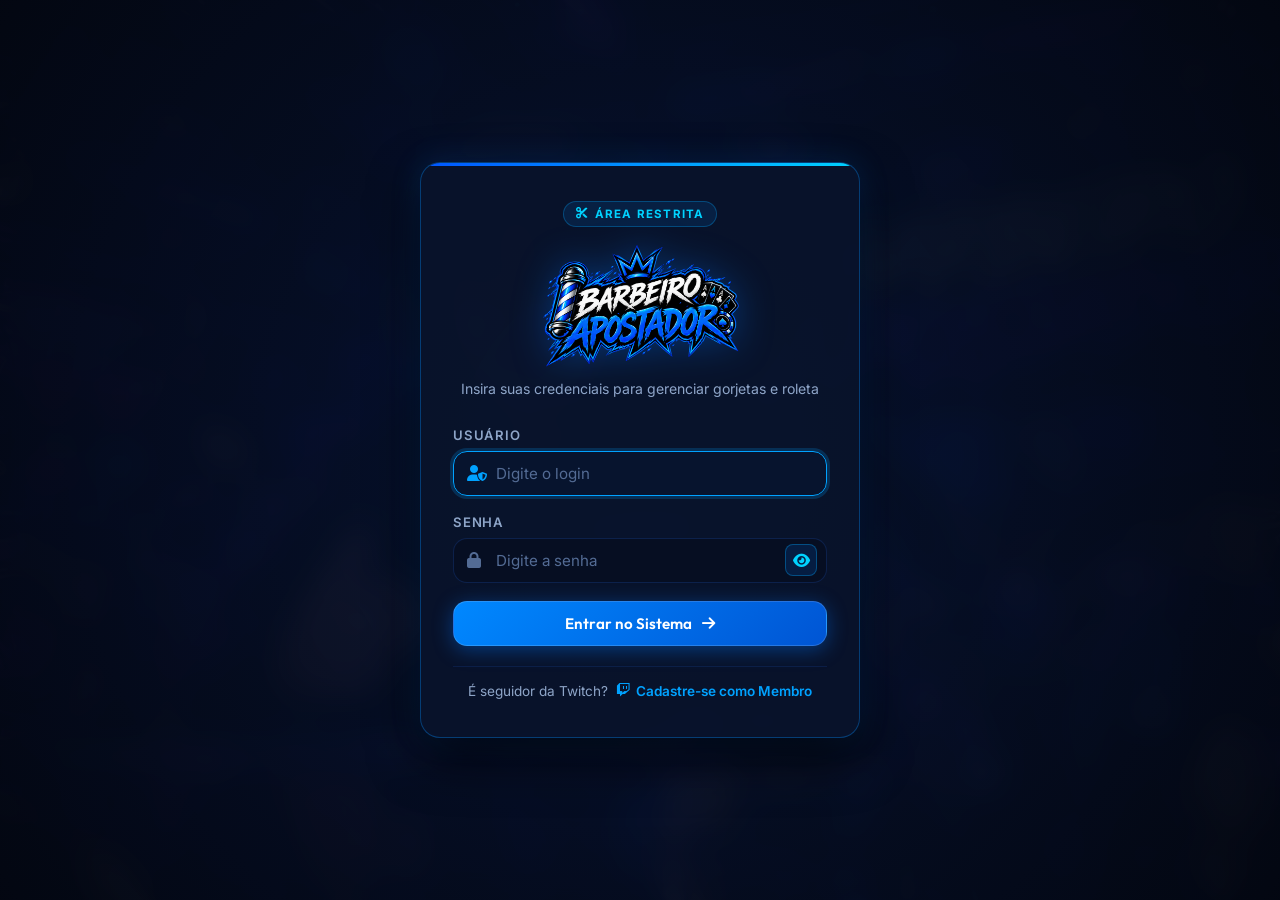
==== commit cbb14f95: "Atualização 2.5" ====
--- a/index.html
+++ b/index.html
@@ -4,6 +4,13 @@
   <meta charset="UTF-8" />
   <meta name="viewport" content="width=device-width, initial-scale=1.0" />
   <title>Barbeiro Apostador</title>
+  <meta name="description" content="Painel do Barbeiro Apostador para gerenciar gorjetas, membros e sorteios ao vivo." />
+  <meta name="theme-color" content="#050a17" />
+  <meta property="og:title" content="Barbeiro Apostador" />
+  <meta property="og:description" content="Gerencie membros, gorjetas e sorteios da comunidade." />
+  <meta property="og:image" content="images/logo.png" />
+  <meta property="og:type" content="website" />
+  <link rel="icon" type="image/png" href="images/logo.png" />
   
   <!-- Fontes do Google: Outfit & Inter -->
   <link rel="preconnect" href="https://fonts.googleapis.com">
@@ -348,6 +355,18 @@
               <i class="fa-solid fa-user-slash empty-icon"></i>
               <p>Nenhum participante adicionado.<br>Adicione acima ou puxe da lista de gorjetas.</p>
             </div>
+
+            <div class="roulette-history-section">
+              <div class="participants-section-header">
+                <span>Histórico de vencedores</span>
+                <button type="button" id="btnClearRouletteHistory" class="btn-text-danger hidden">Limpar</button>
+              </div>
+              <div id="rouletteHistoryList" class="roulette-history-list"></div>
+              <div id="emptyRouletteHistory" class="empty-state small">
+                <i class="fa-solid fa-clock-rotate-left empty-icon"></i>
+                <p>Nenhum sorteio realizado ainda.</p>
+              </div>
+            </div>
           </div>
 
         </div>
--- a/css/style.css
+++ b/css/style.css
@@ -214,10 +214,41 @@
   font-size: 0.85rem;
 }
 
+.btn-text-danger {
+  background: transparent;
+  color: var(--color-danger);
+  font-size: 0.78rem;
+  font-weight: 700;
+  padding: 4px 0;
+}
+
+.btn-text-danger:hover {
+  color: #ff7d9a;
+}
+
 /* ================= CAMPOS DE ENTRADA ================= */
 .form-group {
   margin-bottom: 18px;
   text-align: left;
+}
+
+.consent-check {
+  display: flex;
+  align-items: flex-start;
+  gap: 10px;
+  margin: 4px 0 20px;
+  color: var(--text-secondary);
+  font-size: 0.78rem;
+  line-height: 1.45;
+  cursor: pointer;
+}
+
+.consent-check input {
+  width: 16px;
+  height: 16px;
+  margin-top: 2px;
+  accent-color: var(--blue-vibrant);
+  flex: 0 0 auto;
 }
 
 .form-group label {
@@ -1378,6 +1409,49 @@
   flex: 1;
 }
 
+.roulette-history-section {
+  margin-top: 24px;
+}
+
+.roulette-history-list {
+  display: flex;
+  flex-direction: column;
+  gap: 8px;
+  max-height: 220px;
+  overflow-y: auto;
+}
+
+.roulette-history-item {
+  display: flex;
+  align-items: center;
+  gap: 10px;
+  padding: 9px 10px;
+  background: rgba(7, 16, 38, 0.65);
+  border: 1px solid var(--border-color);
+  border-radius: var(--radius-sm);
+}
+
+.roulette-history-trophy {
+  color: var(--accent-gold);
+}
+
+.roulette-history-details {
+  display: flex;
+  flex-direction: column;
+  gap: 2px;
+  min-width: 0;
+}
+
+.roulette-history-details strong {
+  overflow: hidden;
+  text-overflow: ellipsis;
+  white-space: nowrap;
+}
+
+.roulette-history-details small {
+  color: var(--text-muted);
+}
+
 .participant-chip {
   display: flex;
   align-items: center;
@@ -1638,8 +1712,23 @@
   .nav-tabs {
     order: 3;
     width: 100%;
-    justify-content: center;
+    justify-content: flex-start;
     overflow-x: auto;
+    scrollbar-width: thin;
+  }
+
+  .tab-btn {
+    flex: 0 0 auto;
+    padding: 9px 14px;
+  }
+
+  .app-main {
+    padding-top: 20px;
+  }
+
+  .glass-card {
+    padding: 20px;
+    border-radius: var(--radius-md);
   }
 
   .hide-mobile {
@@ -1670,6 +1759,42 @@
 
   .battle-bracket-card {
     min-height: auto;
+  }
+}
+
+@media (max-width: 520px) {
+  .header-content {
+    gap: 10px;
+  }
+
+  .site-logo {
+    width: 124px;
+    height: 50px;
+  }
+
+  .nav-tabs {
+    margin: 0 -4px;
+  }
+
+  .tab-btn {
+    font-size: 0.8rem;
+    gap: 6px;
+  }
+
+  .tab-btn .badge {
+    padding: 2px 5px;
+  }
+
+  .card-header {
+    align-items: flex-start;
+  }
+
+  .card-header h2 {
+    font-size: 1.1rem;
+  }
+
+  .table-responsive {
+    margin: 0 -8px;
   }
 }
 
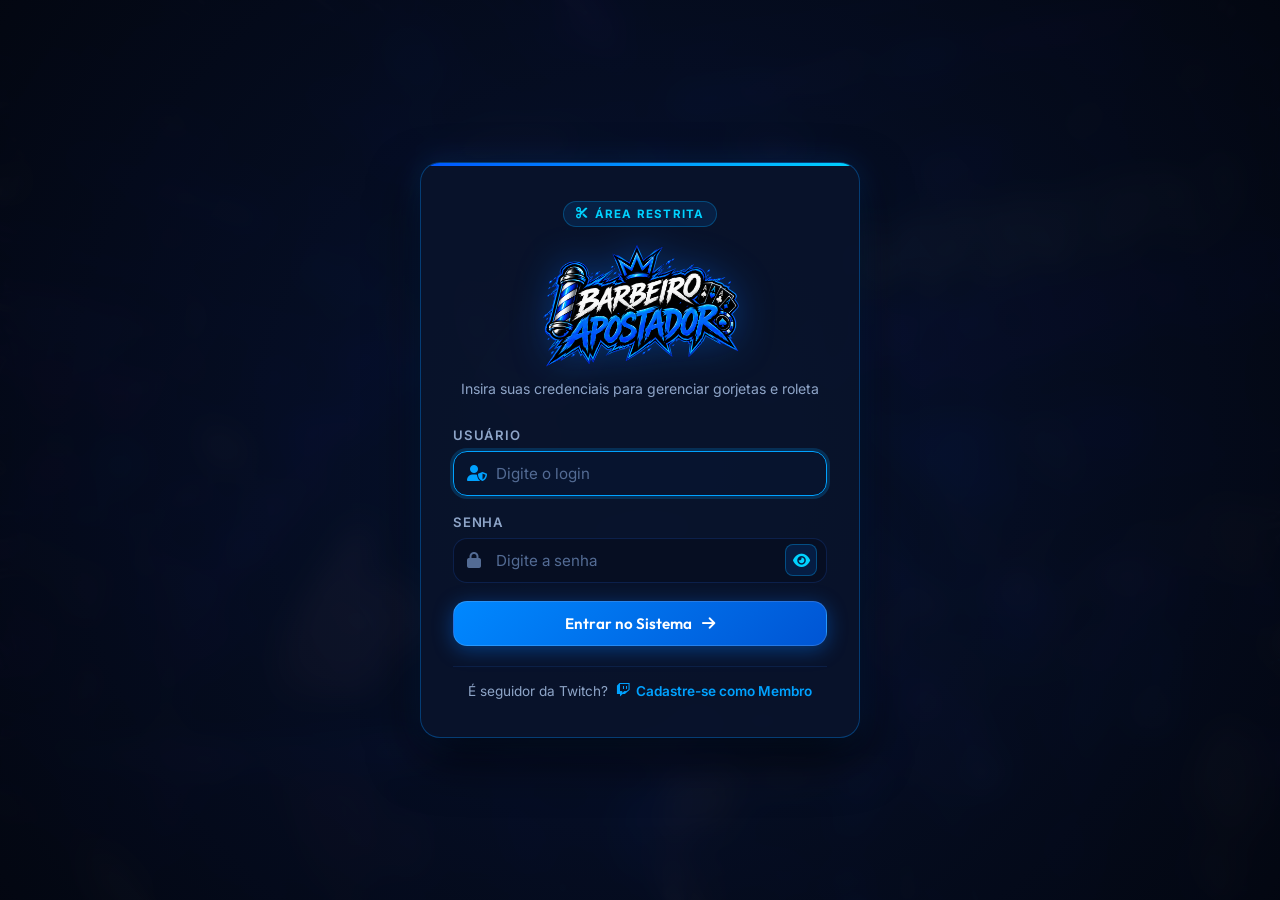
==== commit 44f2cf52: "Atualização 2.6" ====
--- a/index.html
+++ b/index.html
@@ -111,6 +111,11 @@
             <span>Roleta da Sorte</span>
             <span class="badge" id="rouletteCountBadge">0</span>
           </button>
+          <button class="tab-btn" id="tabBtnSlots" data-target="tabSlots" role="tab" aria-selected="false">
+            <i class="fa-solid fa-dice"></i>
+            <span>Slots Aleatórios</span>
+            <span class="badge" id="slotsCountBadge">0</span>
+          </button>
           <button class="tab-btn" id="tabBtnMembers" data-target="tabMembers" role="tab" aria-selected="false">
             <i class="fa-solid fa-users"></i>
             <span>Membros</span>
@@ -372,7 +377,77 @@
         </div>
       </section>
 
-      <!-- ================= ABA 3: MEMBROS CADASTRADOS ================= -->
+      <!-- ================= ABA 3: SLOTS ALEATÓRIOS ================= -->
+      <section id="tabSlots" class="tab-pane">
+        <div class="slots-layout">
+          <div class="glass-card slots-machine-card">
+            <div class="slots-heading">
+              <span class="slots-kicker"><i class="fa-solid fa-wand-magic-sparkles"></i> SORTEIO AO VIVO</span>
+              <h2>Slots Aleatórios</h2>
+              <p>Deixe o cassino escolher qual jogo vem agora.</p>
+            </div>
+
+            <div class="slot-machine" aria-live="polite">
+              <div class="slot-lights" aria-hidden="true"></div>
+              <div class="slot-card-stage">
+                <div class="slot-card-glow" aria-hidden="true"></div>
+                <div class="slot-draw-card" id="slotDrawCard">
+                  <span class="slot-card-suit"><i class="fa-solid fa-dice"></i></span>
+                  <strong id="slotCardGame">Adicione seus jogos</strong>
+                  <small id="slotCardStatus">PRONTO PARA SORTEAR</small>
+                </div>
+              </div>
+              <div class="slot-result-label" id="slotResultLabel">Adicione jogos e puxe a alavanca</div>
+            </div>
+
+            <button type="button" class="btn-slot-spin" id="btnSpinSlot">
+              <i class="fa-solid fa-dice"></i>
+              <span>SORTEAR JOGO</span>
+            </button>
+          </div>
+
+          <div class="glass-card slots-list-card">
+            <div class="card-header justify-between">
+              <div class="flex-align">
+                <div class="header-icon"><i class="fa-solid fa-gamepad"></i></div>
+                <div>
+                  <h2>Jogos do sorteio</h2>
+                  <p>Cadastre um jogo por linha</p>
+                </div>
+              </div>
+              <button type="button" id="btnClearSlots" class="btn-outline-danger btn-sm" title="Limpar jogos">
+                <i class="fa-regular fa-trash-can"></i>
+              </button>
+            </div>
+
+            <form id="slotForm" class="slot-form">
+              <div class="input-wrapper">
+                <i class="fa-solid fa-plus input-icon"></i>
+                <input type="text" id="slotGameInput" maxlength="60" placeholder="Ex: Sweet Bonanza" required />
+              </div>
+              <button type="submit" class="btn-primary" title="Adicionar jogo">
+                <i class="fa-solid fa-plus"></i>
+              </button>
+            </form>
+
+            <div class="slots-bulk-tip"><i class="fa-solid fa-lightbulb"></i> Você pode adicionar vários jogos rapidamente, um por linha.</div>
+            <textarea id="slotBulkInput" class="slot-bulk-input" rows="4" placeholder="Ex:&#10;Fortune Tiger&#10;Gates of Olympus&#10;Big Bass Splash"></textarea>
+            <button type="button" id="btnAddBulkSlots" class="btn-secondary btn-block"><i class="fa-solid fa-list"></i><span>Adicionar lista</span></button>
+
+            <div class="slots-list-header">
+              <span>Na máquina (<strong id="slotsCountText">0</strong>)</span>
+              <span class="info-tip">Clique no <i class="fa-solid fa-xmark"></i> para retirar</span>
+            </div>
+            <div id="slotsList" class="slots-list"></div>
+            <div id="emptySlotsState" class="empty-state small">
+              <i class="fa-solid fa-dice empty-icon"></i>
+              <p>Nenhum jogo cadastrado ainda.</p>
+            </div>
+          </div>
+        </div>
+      </section>
+
+      <!-- ================= ABA 4: MEMBROS CADASTRADOS ================= -->
       <section id="tabMembers" class="tab-pane">
         <div class="members-dashboard-layout">
           
--- a/css/style.css
+++ b/css/style.css
@@ -20,7 +20,7 @@
   
   /* Cores Auxiliares */
   --accent-gold: #ffc400;
-  --color-success: #00e676;
+  --color-success: #00a2ff;
   --color-danger: #ff3366;
   --color-danger-hover: #e02454;
   
@@ -741,7 +741,7 @@
 .stat-money {
   color: var(--color-success);
   font-size: 1.6rem;
-  text-shadow: 0 0 15px rgba(0, 230, 118, 0.3);
+  text-shadow: 0 0 15px rgba(0, 162, 255, 0.3);
 }
 
 .stat-highlight {
@@ -766,7 +766,7 @@
   left: 0;
   height: 3px;
   content: '';
-  background: linear-gradient(90deg, var(--blue-vibrant), var(--color-success), var(--accent-gold));
+  background: linear-gradient(90deg, var(--blue-primary), var(--blue-glow), var(--blue-vibrant));
 }
 
 .tip-form-card .card-header {
@@ -776,16 +776,16 @@
 
 .tip-form-card .header-icon {
   color: var(--color-success);
-  background: rgba(0, 230, 118, 0.12);
-  border-color: rgba(0, 230, 118, 0.35);
+  background: rgba(0, 162, 255, 0.12);
+  border-color: rgba(0, 162, 255, 0.35);
 }
 
 .tip-form-card .btn-primary {
-  background: linear-gradient(135deg, #00b96b, #007f9e);
+  background: linear-gradient(135deg, var(--blue-primary), var(--blue-glow));
 }
 
 .tip-form-card .btn-primary:hover {
-  background: linear-gradient(135deg, #00df82, #009fca);
+  background: linear-gradient(135deg, var(--blue-hover), var(--blue-vibrant));
 }
 
 .tip-list-card {
@@ -803,11 +803,11 @@
 }
 
 .tips-table tbody tr:first-child {
-  background: rgba(0, 230, 118, 0.08);
+  background: rgba(0, 162, 255, 0.08);
 }
 
 .tips-table tbody tr:first-child td {
-  border-bottom-color: rgba(0, 230, 118, 0.2);
+  border-bottom-color: rgba(0, 162, 255, 0.2);
 }
 
 .tip-celebration {
@@ -1452,6 +1452,48 @@
   color: var(--text-muted);
 }
 
+/* ================= ABA 3: SLOTS ALEATÓRIOS ================= */
+.slots-layout { display: grid; grid-template-columns: 1fr 400px; gap: 28px; align-items: start; }
+.slots-machine-card { min-height: 620px; display: flex; flex-direction: column; align-items: center; justify-content: center; overflow: hidden; background: radial-gradient(circle at 50% 38%, rgba(0, 136, 255, .22), transparent 42%), var(--bg-card); }
+.slots-heading { text-align: center; margin-bottom: 26px; }
+.slots-heading h2 { font-size: 2rem; margin: 7px 0 4px; }
+.slots-heading p { color: var(--text-secondary); font-size: .9rem; }
+.slots-kicker { color: var(--blue-glow); font-size: .72rem; font-weight: 800; letter-spacing: 1.8px; }
+.slot-machine { width: min(100%, 560px); padding: 34px 28px 28px; border: 2px solid rgba(0, 210, 255, .72); border-radius: 24px; background: linear-gradient(155deg, #101f46, #071126 70%); box-shadow: 0 0 0 8px rgba(0, 0, 0, .18), 0 0 38px rgba(0, 162, 255, .42), inset 0 0 32px rgba(0, 0, 0, .5); position: relative; }
+.slot-lights { height: 10px; border-radius: 99px; margin-bottom: 28px; background: repeating-linear-gradient(90deg, #00d2ff 0 14px, transparent 14px 28px); box-shadow: 0 0 14px #00d2ff; animation: slotLights 1s linear infinite; }
+@keyframes slotLights { to { background-position: 28px 0; } }
+.slot-card-stage { height: 220px; position: relative; display: flex; align-items: center; justify-content: center; perspective: 900px; }
+.slot-card-glow { position: absolute; width: 190px; height: 190px; border-radius: 50%; background: rgba(0, 162, 255, .35); filter: blur(28px); animation: cardGlow 1.8s ease-in-out infinite alternate; }
+.slot-draw-card { position: relative; z-index: 1; width: min(100%, 330px); height: 170px; padding: 24px 22px; display: flex; flex-direction: column; align-items: center; justify-content: center; gap: 10px; text-align: center; border: 2px solid #00d2ff; border-radius: 18px; background: linear-gradient(145deg, #0a2452, #071126 72%); color: #fff; box-shadow: 0 0 28px rgba(0, 162, 255, .6), inset 0 0 24px rgba(0, 210, 255, .1); transform-style: preserve-3d; }
+.slot-draw-card.is-flipping { animation: cardFlip .18s ease-in-out; }
+.slot-draw-card.is-revealed { animation: cardReveal .8s cubic-bezier(.2, .8, .2, 1); }
+.slot-card-suit { color: var(--blue-glow); font-size: 1.65rem; }
+.slot-draw-card strong { max-width: 100%; overflow: hidden; text-overflow: ellipsis; font-family: 'Outfit', sans-serif; font-size: clamp(1.15rem, 3vw, 1.7rem); }
+.slot-draw-card small { color: var(--blue-glow); font-size: .68rem; font-weight: 800; letter-spacing: 1.6px; }
+@keyframes cardFlip { 0% { transform: rotateY(0) scale(1); } 50% { transform: rotateY(90deg) scale(.92); filter: brightness(1.6); } 100% { transform: rotateY(0) scale(1); } }
+@keyframes cardReveal { 0% { transform: rotateY(90deg) scale(.8); opacity: .3; } 60% { transform: rotateY(-12deg) scale(1.08); } 100% { transform: rotateY(0) scale(1); opacity: 1; } }
+@keyframes cardGlow { to { transform: scale(1.25); opacity: .7; } }
+.slot-result-label { min-height: 26px; margin-top: 22px; color: var(--text-secondary); text-align: center; font-size: .9rem; }
+.slot-result-label.is-winner { color: var(--blue-glow); font-family: 'Outfit', sans-serif; font-size: 1.05rem; font-weight: 800; animation: winnerPulse .7s ease-out; }
+@keyframes winnerPulse { 50% { transform: scale(1.05); text-shadow: 0 0 18px rgba(0, 210, 255, .9); } }
+.btn-slot-spin { width: min(100%, 360px); margin-top: 30px; padding: 16px 24px; border: 1px solid rgba(255, 255, 255, .3); border-radius: var(--radius-md); background: linear-gradient(135deg, #00bfff, #0055d4); color: #ffffff; box-shadow: 0 0 28px rgba(0, 162, 255, .48); font-family: 'Outfit', sans-serif; font-size: 1.05rem; font-weight: 900; letter-spacing: .7px; display: flex; align-items: center; justify-content: center; gap: 10px; }
+.btn-slot-spin:hover:not(:disabled) { transform: translateY(-2px); box-shadow: 0 0 36px rgba(0, 210, 255, .8); }
+.btn-slot-spin:disabled { cursor: not-allowed; opacity: .65; }
+.slot-form { display: flex; gap: 8px; margin-bottom: 12px; }
+.slot-form .input-wrapper { flex: 1; }
+.slot-form button { width: 46px; padding: 0; }
+.slots-bulk-tip { margin: 12px 0 8px; color: var(--text-muted); font-size: .75rem; }
+.slot-bulk-input { width: 100%; resize: vertical; min-height: 92px; padding: 12px 14px; border: 1px solid var(--border-color); border-radius: var(--radius-md); background: rgba(6, 14, 32, .7); color: var(--text-primary); font: inherit; font-size: .86rem; }
+.slot-bulk-input:focus { outline: none; border-color: var(--blue-vibrant); box-shadow: 0 0 0 3px rgba(0, 162, 255, .2); }
+.slots-list-header { display: flex; justify-content: space-between; margin: 22px 0 12px; padding-bottom: 8px; border-bottom: 1px solid var(--border-color); color: var(--text-secondary); font-size: .82rem; }
+.slots-list-header strong { color: #fff; }
+.slots-list { display: flex; flex-direction: column; gap: 8px; max-height: 260px; overflow-y: auto; }
+.slot-game-item { display: flex; align-items: center; justify-content: space-between; gap: 10px; padding: 10px 12px; border: 1px solid var(--border-color); border-radius: var(--radius-sm); background: rgba(7, 16, 38, .8); }
+.slot-game-item span { display: flex; align-items: center; gap: 10px; min-width: 0; overflow: hidden; text-overflow: ellipsis; white-space: nowrap; }
+.slot-game-item b { color: var(--blue-glow); font-size: .72rem; }
+.btn-remove-slot { flex: 0 0 auto; padding: 4px 6px; background: transparent; color: var(--text-muted); }
+.btn-remove-slot:hover { color: var(--color-danger); }
+
 .participant-chip {
   display: flex;
   align-items: center;
@@ -1693,6 +1735,10 @@
     grid-template-columns: 1fr;
   }
 
+  .slots-layout {
+    grid-template-columns: 1fr;
+  }
+
   .battles-layout {
     grid-template-columns: 1fr;
   }
@@ -1743,6 +1789,19 @@
   #rouletteCanvas {
     width: 320px !important;
     height: 320px !important;
+  }
+
+  .slot-machine {
+    padding: 24px 14px 20px;
+  }
+
+  .slot-card-stage {
+    height: 190px;
+  }
+
+  .slot-draw-card {
+    height: 145px;
+    padding: 16px 12px;
   }
 
   .wheel-center-hub {
@@ -2538,7 +2597,7 @@
 .battle-fighter.winner-selected {
   color: #fff;
   border-color: var(--color-success);
-  background: rgba(0, 230, 118, 0.14);
+  background: rgba(0, 162, 255, 0.14);
 }
 
 .battle-fighter:disabled {
@@ -2685,8 +2744,8 @@
 
 .bank-icon {
   color: var(--color-success);
-  background: rgba(0, 230, 118, 0.12);
-  border-color: rgba(0, 230, 118, 0.35);
+  background: rgba(0, 162, 255, 0.12);
+  border-color: rgba(0, 162, 255, 0.35);
 }
 
 .bank-balance-panel {
@@ -2695,10 +2754,10 @@
   gap: 5px;
   padding: 20px;
   margin-bottom: 16px;
-  border: 1px solid rgba(0, 230, 118, 0.28);
+  border: 1px solid rgba(0, 162, 255, 0.28);
   border-radius: var(--radius-md);
-  background: linear-gradient(145deg, rgba(0, 100, 70, 0.28), rgba(4, 20, 30, 0.66));
-  box-shadow: inset 0 1px 0 rgba(255, 255, 255, 0.04), 0 0 24px rgba(0, 230, 118, 0.08);
+  background: linear-gradient(145deg, rgba(0, 90, 200, 0.28), rgba(4, 20, 50, 0.66));
+  box-shadow: inset 0 1px 0 rgba(255, 255, 255, 0.04), 0 0 24px rgba(0, 162, 255, 0.08);
 }
 
 .bank-balance-label,
@@ -2710,7 +2769,7 @@
 .bank-balance-panel strong {
   color: var(--color-success);
   font: 800 2.15rem 'Outfit', sans-serif;
-  text-shadow: 0 0 18px rgba(0, 230, 118, 0.26);
+  text-shadow: 0 0 18px rgba(0, 162, 255, 0.26);
 }
 
 .bank-balance-panel strong.negative {
@@ -2858,7 +2917,7 @@
 
 .withdrawal .bank-history-icon {
   color: var(--color-success);
-  background: rgba(0, 230, 118, 0.12);
+  background: rgba(0, 162, 255, 0.12);
 }
 
 .bank-history-details {
@@ -3133,8 +3192,8 @@
 
 /* Caixa de Sucesso no Cadastro */
 .register-success-box {
-  background: rgba(0, 230, 118, 0.12);
-  border: 1px solid rgba(0, 230, 118, 0.4);
+  background: rgba(0, 162, 255, 0.12);
+  border: 1px solid rgba(0, 162, 255, 0.4);
   border-radius: var(--radius-md);
   padding: 18px;
   margin-bottom: 20px;
@@ -3159,7 +3218,7 @@
 }
 
 .success-content p {
-  color: #c0f2d5;
+  color: #b8ddff;
   font-size: 0.88rem;
   line-height: 1.4;
   margin-bottom: 10px;
@@ -3172,8 +3231,8 @@
 }
 
 .registered-chip {
-  background: rgba(0, 230, 118, 0.15);
-  border: 1px solid rgba(0, 230, 118, 0.3);
+  background: rgba(0, 162, 255, 0.15);
+  border: 1px solid rgba(0, 162, 255, 0.3);
   padding: 4px 10px;
   border-radius: var(--radius-full);
   font-size: 0.8rem;
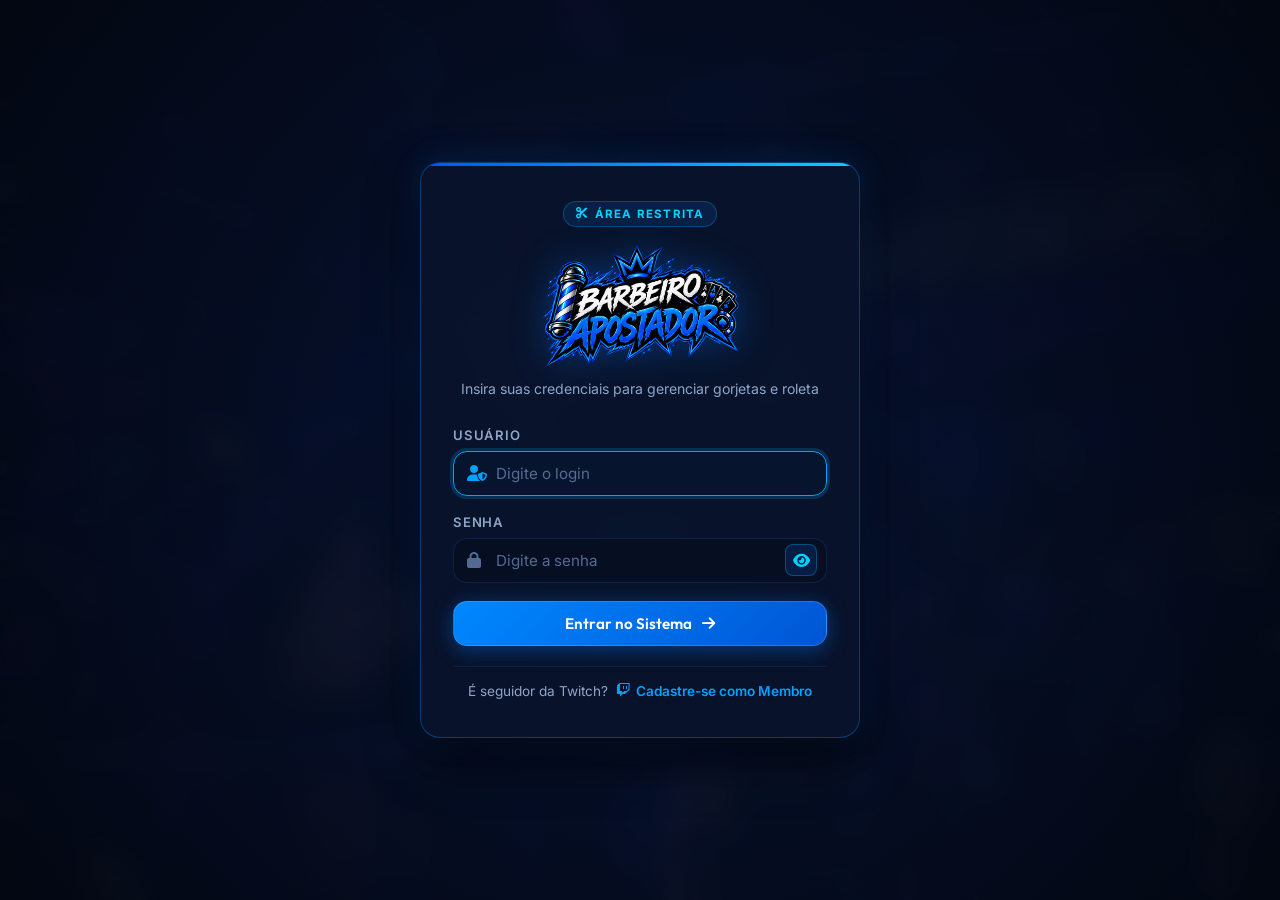
==== commit ea4b2d98: "Atualização 2.7" ====
--- a/index.html
+++ b/index.html
@@ -93,7 +93,7 @@
     <header class="app-header">
       <div class="header-content container">
         <div class="logo-area">
-          <img class="site-logo" src="images/logo.png" alt="Barbeiro Apostador" />
+          <img class="site-logo" id="secretLogoTrigger" src="images/logo.png" alt="Barbeiro Apostador" title="" />
           <div class="logo-text">
             <span class="logo-status"><span class="status-dot"></span> Painel Ativo</span>
           </div>
@@ -406,7 +406,7 @@
             </button>
           </div>
 
-          <div class="glass-card slots-list-card">
+          <div class="glass-card slots-list-card hidden">
             <div class="card-header justify-between">
               <div class="flex-align">
                 <div class="header-icon"><i class="fa-solid fa-gamepad"></i></div>
@@ -420,7 +420,7 @@
               </button>
             </div>
 
-            <form id="slotForm" class="slot-form">
+            <form id="slotForm" class="slot-form hidden">
               <div class="input-wrapper">
                 <i class="fa-solid fa-plus input-icon"></i>
                 <input type="text" id="slotGameInput" maxlength="60" placeholder="Ex: Sweet Bonanza" required />
@@ -430,9 +430,9 @@
               </button>
             </form>
 
-            <div class="slots-bulk-tip"><i class="fa-solid fa-lightbulb"></i> Você pode adicionar vários jogos rapidamente, um por linha.</div>
-            <textarea id="slotBulkInput" class="slot-bulk-input" rows="4" placeholder="Ex:&#10;Fortune Tiger&#10;Gates of Olympus&#10;Big Bass Splash"></textarea>
-            <button type="button" id="btnAddBulkSlots" class="btn-secondary btn-block"><i class="fa-solid fa-list"></i><span>Adicionar lista</span></button>
+            <div class="slots-bulk-tip"><i class="fa-solid fa-cloud"></i> Lista compartilhada para todos os acessos.</div>
+            <textarea id="slotBulkInput" class="slot-bulk-input hidden" rows="4" placeholder="Ex:&#10;Fortune Tiger&#10;Gates of Olympus&#10;Big Bass Splash"></textarea>
+            <button type="button" id="btnAddBulkSlots" class="btn-secondary btn-block hidden"><i class="fa-solid fa-list"></i><span>Adicionar lista</span></button>
 
             <div class="slots-list-header">
               <span>Na máquina (<strong id="slotsCountText">0</strong>)</span>
@@ -773,6 +773,23 @@
     </div>
   </div>
 
+  <!-- MENU SECRETO DE GERENCIAMENTO DOS SLOTS -->
+  <div id="slotAdminModal" class="modal-overlay hidden">
+    <div class="modal-card slot-admin-card">
+      <button type="button" id="btnCloseSlotAdmin" class="modal-close" title="Fechar menu"><i class="fa-solid fa-xmark"></i></button>
+      <div class="trophy-badge slot-admin-badge"><i class="fa-solid fa-cloud-arrow-up"></i></div>
+      <span class="winner-subtitle">GERENCIAR SLOTS</span>
+      <h2 class="winner-name">Lista compartilhada</h2>
+      <p class="winner-desc">Edite todos os jogos abaixo. A lista será salva para todos no Supabase.</p>
+      <textarea id="slotAdminInput" class="slot-admin-input" rows="10" placeholder="Um jogo por linha"></textarea>
+      <div id="slotAdminStatus" class="slot-admin-status" aria-live="polite"></div>
+      <div class="modal-actions">
+        <button type="button" id="btnClearSlotAdmin" class="btn-outline-danger"><i class="fa-regular fa-trash-can"></i><span>Limpar lista</span></button>
+        <button type="button" id="btnSaveSlotAdmin" class="btn-primary"><i class="fa-solid fa-cloud-arrow-up"></i><span>Salvar lista</span></button>
+      </div>
+    </div>
+  </div>
+
   <!-- MODAL: DAR GORJETA AO MEMBRO -->
   <div id="memberTipModal" class="modal-overlay hidden">
     <div class="modal-card modal-tip-card">
--- a/css/style.css
+++ b/css/style.css
@@ -1453,22 +1453,22 @@
 }
 
 /* ================= ABA 3: SLOTS ALEATÓRIOS ================= */
-.slots-layout { display: grid; grid-template-columns: 1fr 400px; gap: 28px; align-items: start; }
-.slots-machine-card { min-height: 620px; display: flex; flex-direction: column; align-items: center; justify-content: center; overflow: hidden; background: radial-gradient(circle at 50% 38%, rgba(0, 136, 255, .22), transparent 42%), var(--bg-card); }
+.slots-layout { display: flex; justify-content: center; align-items: flex-start; width: 100%; }
+.slots-machine-card { width: min(100%, 820px); min-height: 720px; display: flex; flex-direction: column; align-items: center; justify-content: center; overflow: hidden; background: radial-gradient(circle at 50% 38%, rgba(0, 136, 255, .22), transparent 42%), var(--bg-card); }
 .slots-heading { text-align: center; margin-bottom: 26px; }
 .slots-heading h2 { font-size: 2rem; margin: 7px 0 4px; }
 .slots-heading p { color: var(--text-secondary); font-size: .9rem; }
 .slots-kicker { color: var(--blue-glow); font-size: .72rem; font-weight: 800; letter-spacing: 1.8px; }
-.slot-machine { width: min(100%, 560px); padding: 34px 28px 28px; border: 2px solid rgba(0, 210, 255, .72); border-radius: 24px; background: linear-gradient(155deg, #101f46, #071126 70%); box-shadow: 0 0 0 8px rgba(0, 0, 0, .18), 0 0 38px rgba(0, 162, 255, .42), inset 0 0 32px rgba(0, 0, 0, .5); position: relative; }
+.slot-machine { width: min(100%, 700px); padding: 44px 38px 38px; border: 2px solid rgba(0, 210, 255, .72); border-radius: 28px; background: linear-gradient(155deg, #101f46, #071126 70%); box-shadow: 0 0 0 8px rgba(0, 0, 0, .18), 0 0 48px rgba(0, 162, 255, .48), inset 0 0 32px rgba(0, 0, 0, .5); position: relative; }
 .slot-lights { height: 10px; border-radius: 99px; margin-bottom: 28px; background: repeating-linear-gradient(90deg, #00d2ff 0 14px, transparent 14px 28px); box-shadow: 0 0 14px #00d2ff; animation: slotLights 1s linear infinite; }
 @keyframes slotLights { to { background-position: 28px 0; } }
-.slot-card-stage { height: 220px; position: relative; display: flex; align-items: center; justify-content: center; perspective: 900px; }
-.slot-card-glow { position: absolute; width: 190px; height: 190px; border-radius: 50%; background: rgba(0, 162, 255, .35); filter: blur(28px); animation: cardGlow 1.8s ease-in-out infinite alternate; }
-.slot-draw-card { position: relative; z-index: 1; width: min(100%, 330px); height: 170px; padding: 24px 22px; display: flex; flex-direction: column; align-items: center; justify-content: center; gap: 10px; text-align: center; border: 2px solid #00d2ff; border-radius: 18px; background: linear-gradient(145deg, #0a2452, #071126 72%); color: #fff; box-shadow: 0 0 28px rgba(0, 162, 255, .6), inset 0 0 24px rgba(0, 210, 255, .1); transform-style: preserve-3d; }
+.slot-card-stage { height: 300px; position: relative; display: flex; align-items: center; justify-content: center; perspective: 1000px; }
+.slot-card-glow { position: absolute; width: 270px; height: 270px; border-radius: 50%; background: rgba(0, 162, 255, .35); filter: blur(38px); animation: cardGlow 1.8s ease-in-out infinite alternate; }
+.slot-draw-card { position: relative; z-index: 1; width: min(100%, 500px); height: 230px; padding: 32px 28px; display: flex; flex-direction: column; align-items: center; justify-content: center; gap: 14px; text-align: center; border: 3px solid #00d2ff; border-radius: 24px; background: linear-gradient(145deg, #0a2452, #071126 72%); color: #fff; box-shadow: 0 0 38px rgba(0, 162, 255, .7), inset 0 0 30px rgba(0, 210, 255, .1); transform-style: preserve-3d; }
 .slot-draw-card.is-flipping { animation: cardFlip .18s ease-in-out; }
 .slot-draw-card.is-revealed { animation: cardReveal .8s cubic-bezier(.2, .8, .2, 1); }
-.slot-card-suit { color: var(--blue-glow); font-size: 1.65rem; }
-.slot-draw-card strong { max-width: 100%; overflow: hidden; text-overflow: ellipsis; font-family: 'Outfit', sans-serif; font-size: clamp(1.15rem, 3vw, 1.7rem); }
+.slot-card-suit { color: var(--blue-glow); font-size: 2.2rem; }
+.slot-draw-card strong { max-width: 100%; overflow: hidden; text-overflow: ellipsis; font-family: 'Outfit', sans-serif; font-size: clamp(1.5rem, 3.5vw, 2.2rem); }
 .slot-draw-card small { color: var(--blue-glow); font-size: .68rem; font-weight: 800; letter-spacing: 1.6px; }
 @keyframes cardFlip { 0% { transform: rotateY(0) scale(1); } 50% { transform: rotateY(90deg) scale(.92); filter: brightness(1.6); } 100% { transform: rotateY(0) scale(1); } }
 @keyframes cardReveal { 0% { transform: rotateY(90deg) scale(.8); opacity: .3; } 60% { transform: rotateY(-12deg) scale(1.08); } 100% { transform: rotateY(0) scale(1); opacity: 1; } }
@@ -1564,6 +1564,15 @@
   padding: 20px;
 }
 
+.modal-close { position: absolute; top: 14px; right: 16px; width: 34px; height: 34px; border-radius: 50%; background: rgba(255,255,255,.06); color: var(--text-secondary); font-size: 1rem; }
+.modal-close:hover { background: rgba(0, 162, 255, .2); color: #fff; }
+.slot-admin-card { width: min(100%, 560px); position: relative; }
+.slot-admin-badge { background: rgba(0, 162, 255, .2); color: var(--blue-glow); }
+.slot-admin-input { width: 100%; min-height: 220px; resize: vertical; margin: 18px 0 10px; padding: 14px; border: 1px solid var(--border-color); border-radius: var(--radius-md); background: rgba(3, 10, 27, .8); color: var(--text-primary); font: inherit; line-height: 1.6; }
+.slot-admin-input:focus { outline: none; border-color: var(--blue-vibrant); box-shadow: 0 0 0 3px rgba(0, 162, 255, .2); }
+.slot-admin-status { min-height: 22px; margin-bottom: 8px; color: var(--blue-glow); font-size: .82rem; text-align: center; }
+.slot-admin-status.error { color: var(--color-danger); }
+
 .modal-card {
   position: relative;
   width: 100%;
@@ -1796,12 +1805,12 @@
   }
 
   .slot-card-stage {
-    height: 190px;
+    height: 230px;
   }
 
   .slot-draw-card {
-    height: 145px;
-    padding: 16px 12px;
+    height: 175px;
+    padding: 20px 14px;
   }
 
   .wheel-center-hub {
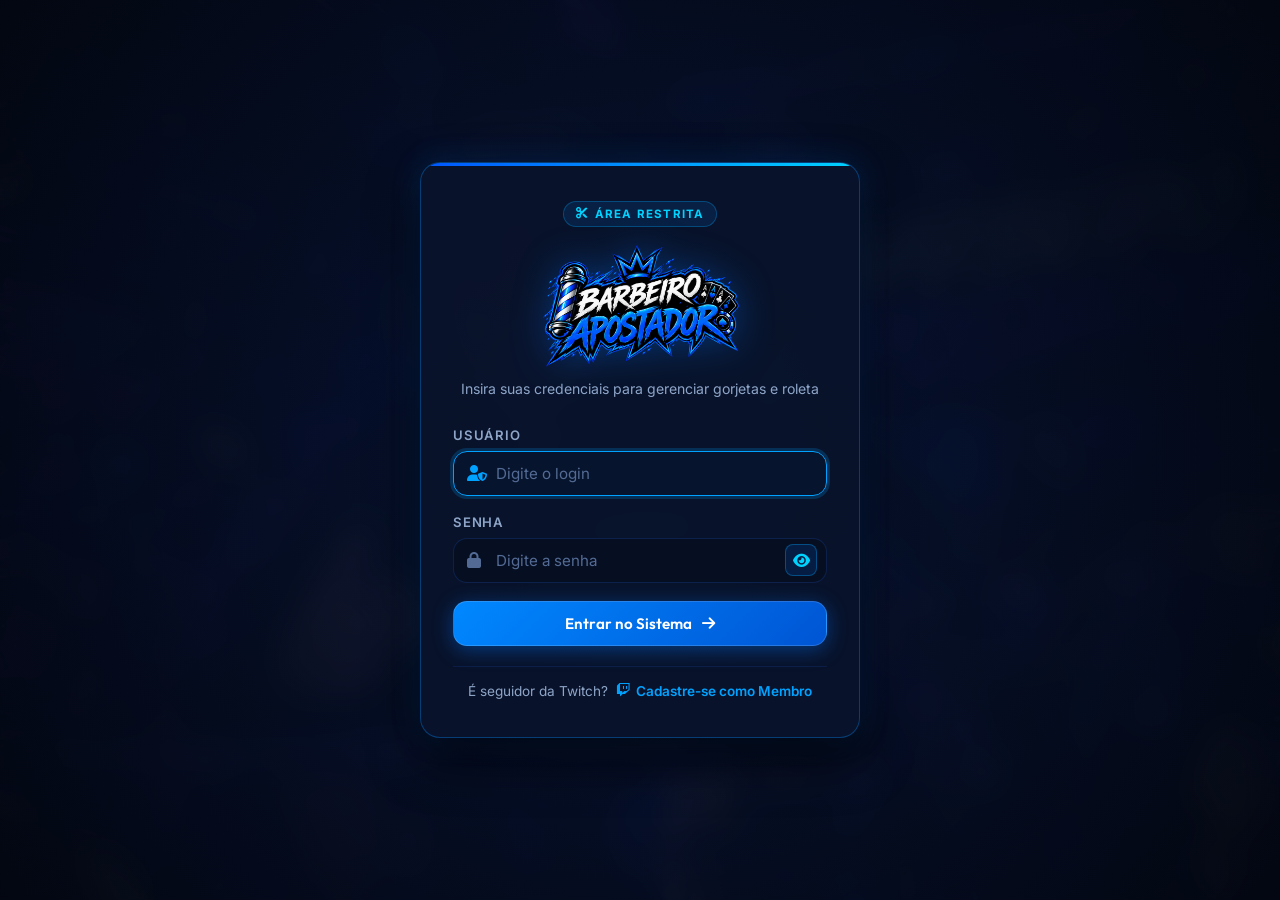
==== commit 749f3e94: "Atualização 2.8" ====
--- a/index.html
+++ b/index.html
@@ -576,6 +576,11 @@
               </button>
             </div>
 
+            <button type="button" class="btn-secondary battle-cancel-button hidden" id="btnCancelBattle">
+              <i class="fa-solid fa-arrow-left"></i>
+              <span>Voltar e excluir batalha</span>
+            </button>
+
             <div id="battleChampionState" class="battle-champion-state hidden">
               <div class="champion-cup"><i class="fa-solid fa-trophy"></i></div>
               <span class="champion-kicker">CAMPEÃO DA BATALHA</span>
--- a/css/style.css
+++ b/css/style.css
@@ -2532,6 +2532,19 @@
   background: linear-gradient(145deg, rgba(13, 25, 54, 0.86), rgba(7, 14, 32, 0.78));
 }
 
+.battle-cancel-button {
+  width: 100%;
+  margin-top: 16px;
+  color: var(--color-danger);
+  border-color: rgba(255, 51, 102, 0.4);
+}
+
+.battle-cancel-button:hover {
+  color: #fff;
+  background: rgba(255, 51, 102, 0.14);
+  border-color: var(--color-danger);
+}
+
 .battle-bracket-header {
   display: flex;
   justify-content: space-between;
@@ -3382,4 +3395,3 @@
   width: 55%;
 }
 
-
